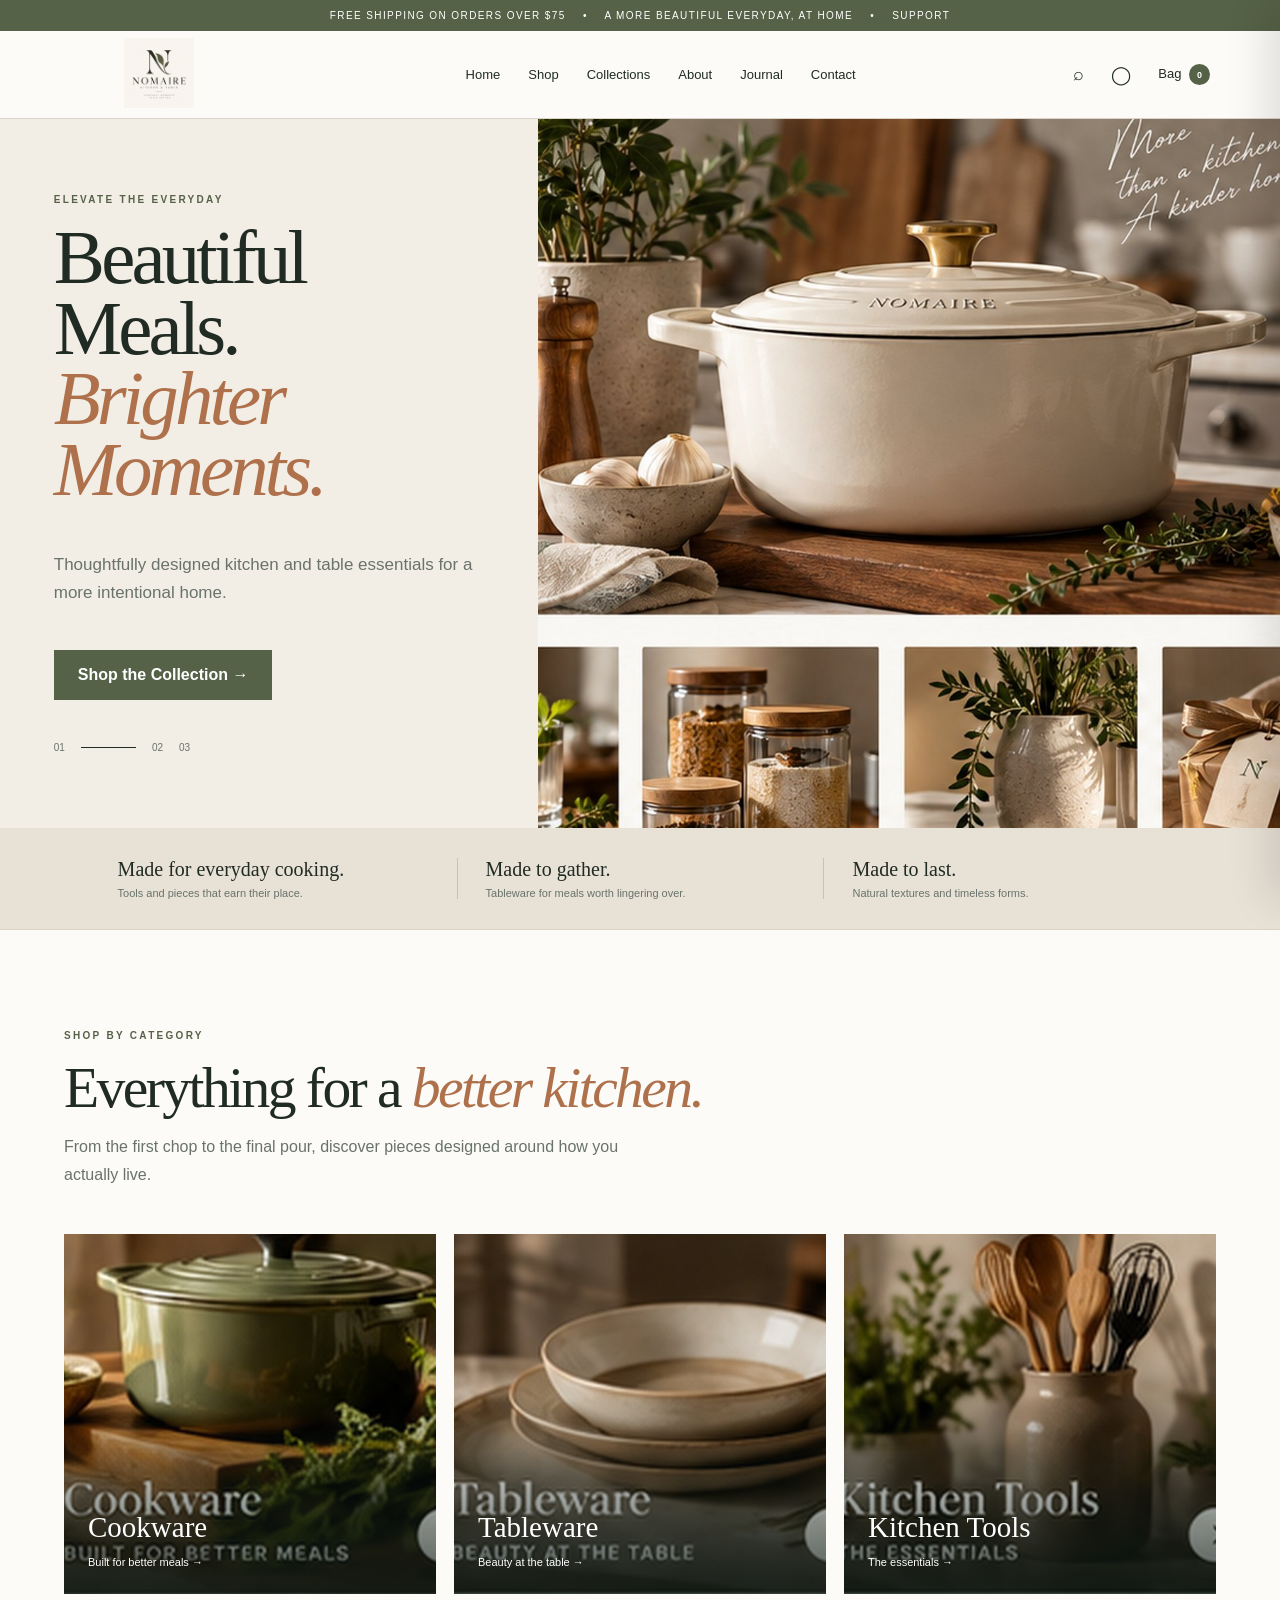
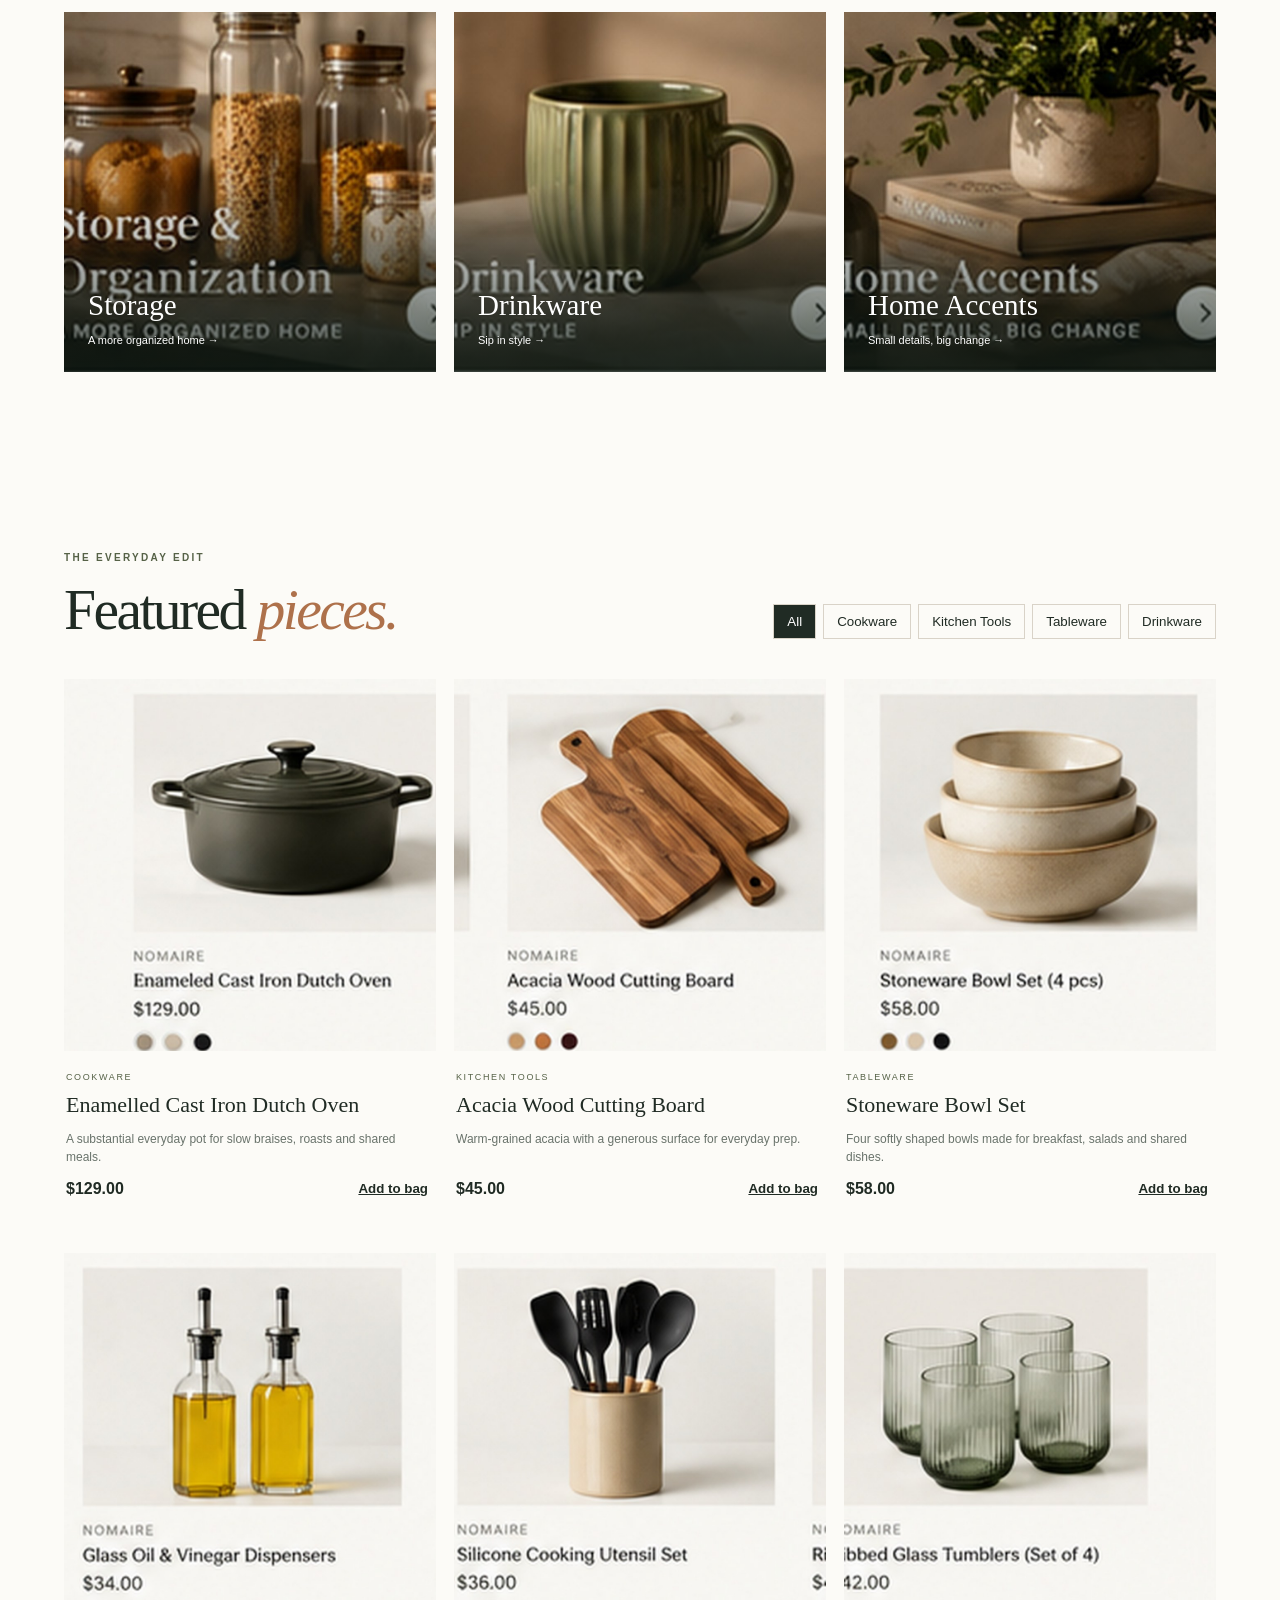
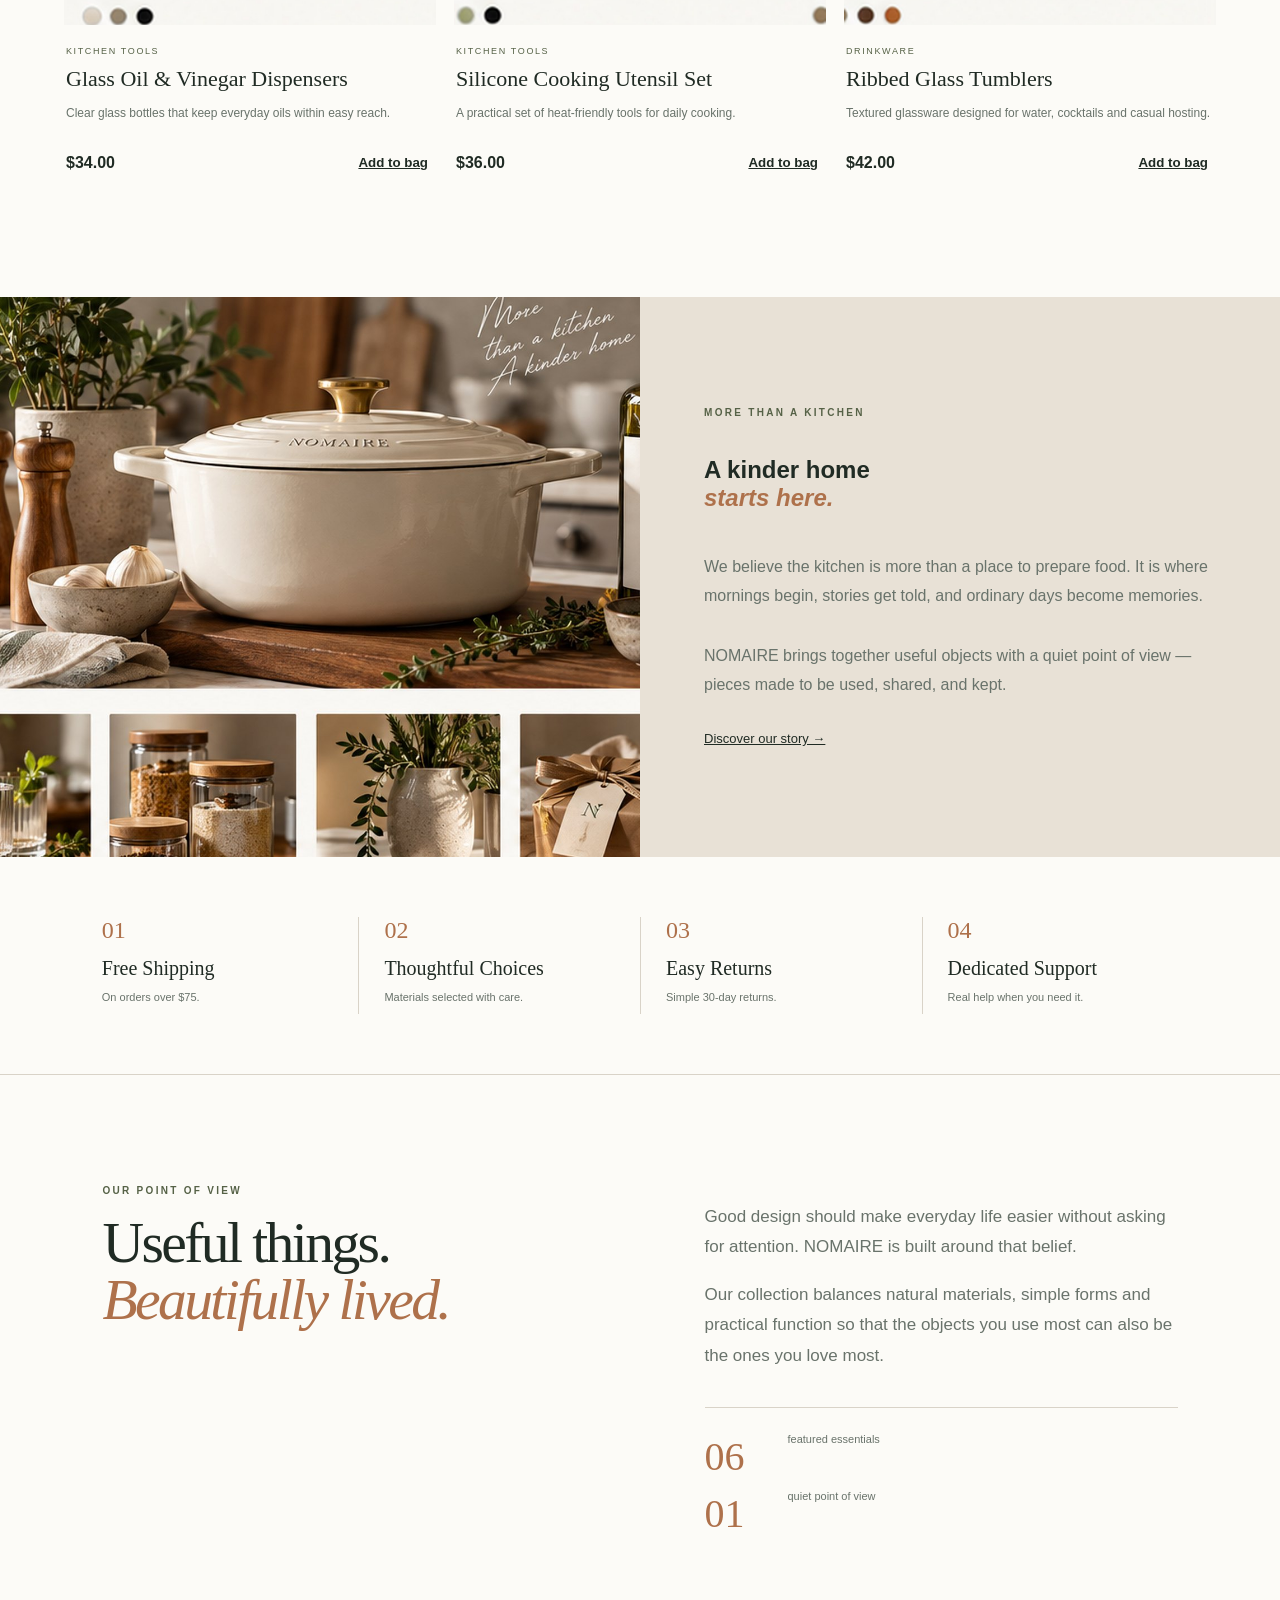
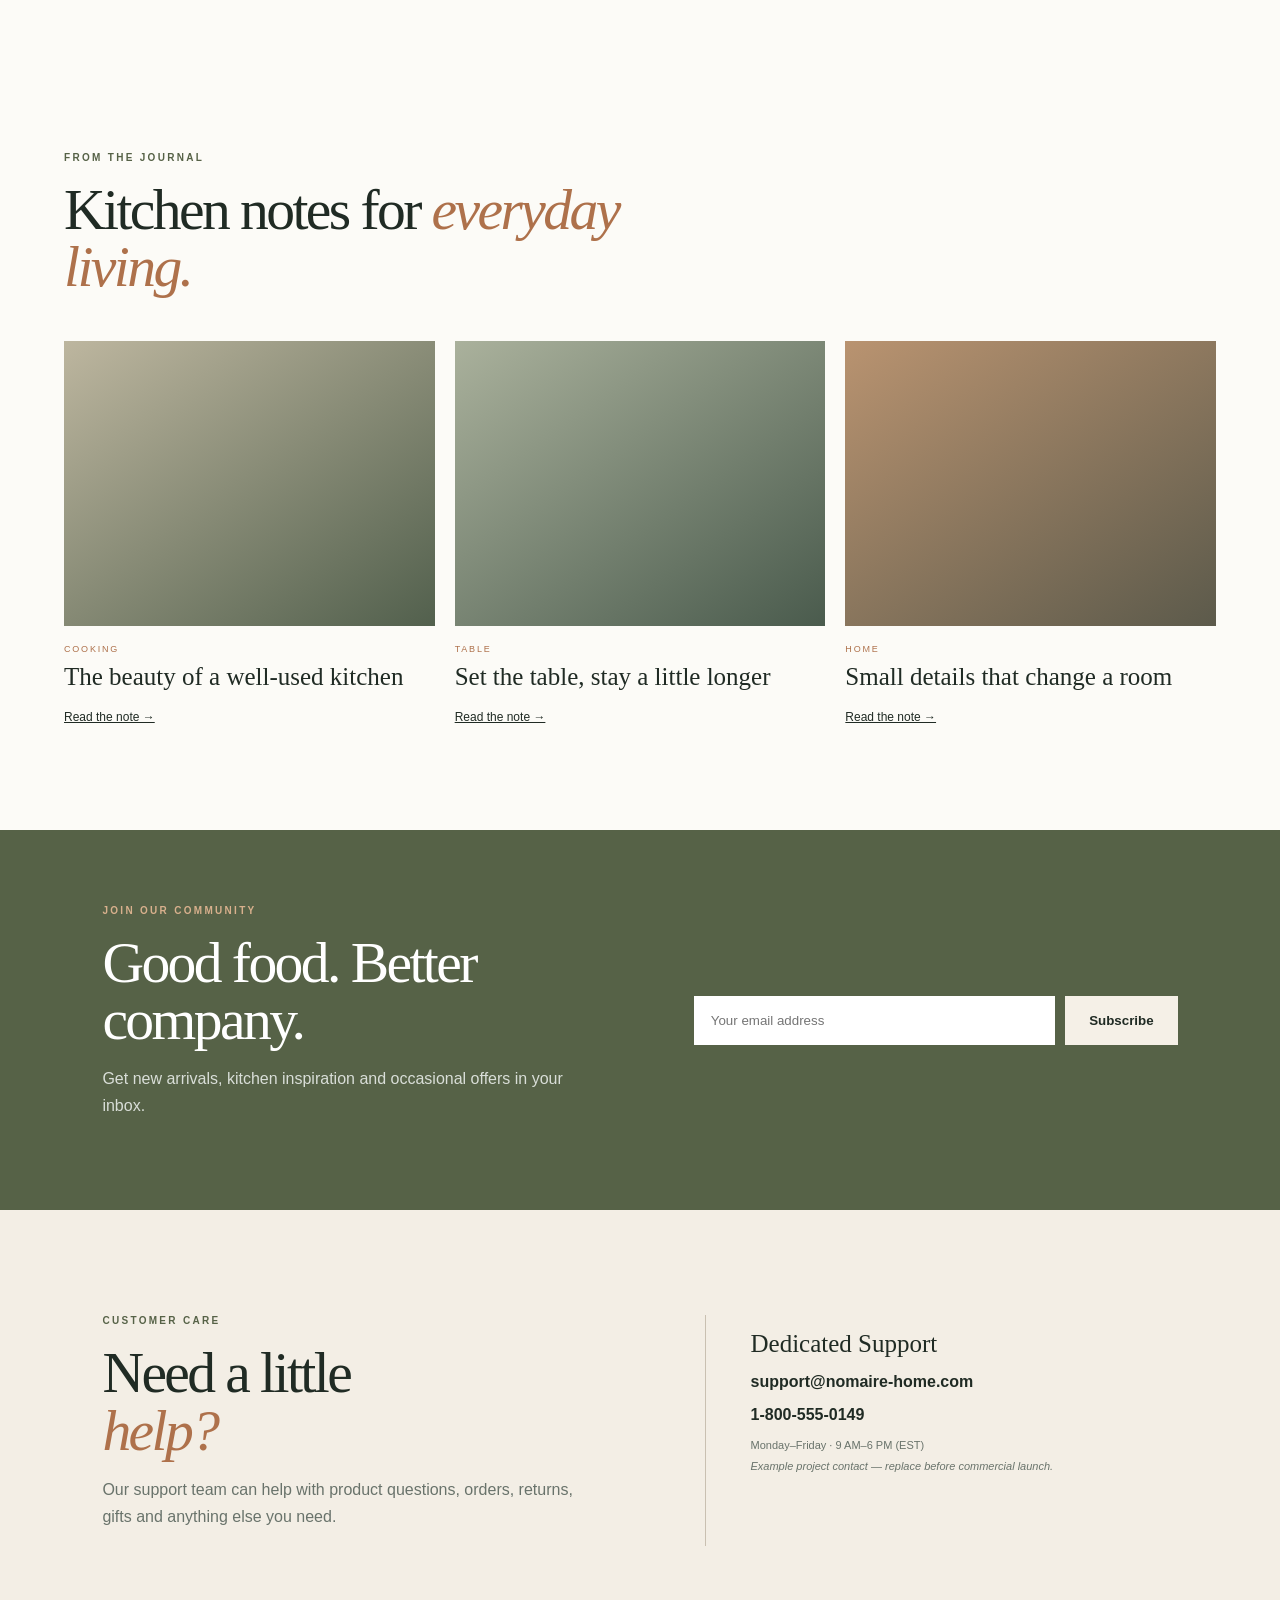
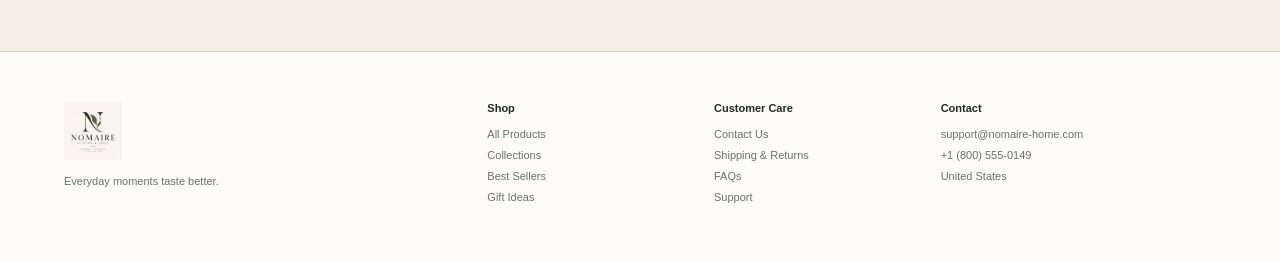
==== index.html @ 803058af "Add files via upload" ====
<!doctype html>
<html lang="en">
<head>
<meta charset="utf-8"><meta name="viewport" content="width=device-width,initial-scale=1">
<meta name="description" content="NOMAIRE Kitchen & Table — elevated kitchen and table essentials for beautiful everyday living.">
<title>NOMAIRE — Kitchen & Table</title>
<link rel="icon" href="assets/brand/logo.jpg"><link rel="stylesheet" href="styles.css">
</head>
<body>
<div class="topbar">FREE SHIPPING ON ORDERS OVER $75 <span>•</span> A MORE BEAUTIFUL EVERYDAY, AT HOME <span>•</span> <a href="#support">SUPPORT</a></div>
<header class="header">
<a href="#home" class="brand"><img src="assets/brand/logo.jpg" alt="NOMAIRE Kitchen & Table"></a>
<nav><a href="#home">Home</a><a href="#shop">Shop</a><a href="#collections">Collections</a><a href="#about">About</a><a href="#journal">Journal</a><a href="#support">Contact</a></nav>
<div class="header-actions"><button aria-label="Search">⌕</button><button aria-label="Account">◯</button><button id="bagOpen" class="cart">Bag <b id="bagCount">0</b></button></div>
</header>

<main id="home">
<section class="hero">
<div class="hero-copy"><p class="eyebrow">ELEVATE THE EVERYDAY</p><h1>Beautiful Meals.<br><em>Brighter Moments.</em></h1><p>Thoughtfully designed kitchen and table essentials for a more intentional home.</p><a class="button" href="#shop">Shop the Collection →</a><div class="hero-points"><span>01</span><i></i><span>02</span><span>03</span></div></div>
<div class="hero-image"><img src="assets/brand/hero.jpg" alt="NOMAIRE kitchen collection styled on a bright countertop"></div>
</section>

<section class="intro-strip"><div><strong>Made for everyday cooking.</strong><span>Tools and pieces that earn their place.</span></div><div><strong>Made to gather.</strong><span>Tableware for meals worth lingering over.</span></div><div><strong>Made to last.</strong><span>Natural textures and timeless forms.</span></div></section>

<section class="section" id="collections"><div class="section-title"><p class="eyebrow">SHOP BY CATEGORY</p><h2>Everything for a <em>better kitchen.</em></h2><p>From the first chop to the final pour, discover pieces designed around how you actually live.</p></div>
<div class="category-grid">
<a class="category" href="#shop"><img src="assets/collections/cookware.jpg" alt="Cookware"><div><h3>Cookware</h3><span>Built for better meals →</span></div></a>
<a class="category" href="#shop"><img src="assets/collections/tableware.jpg" alt="Tableware"><div><h3>Tableware</h3><span>Beauty at the table →</span></div></a>
<a class="category" href="#shop"><img src="assets/collections/kitchen-tools.jpg" alt="Kitchen Tools"><div><h3>Kitchen Tools</h3><span>The essentials →</span></div></a>
<a class="category" href="#shop"><img src="assets/collections/storage.jpg" alt="Storage"><div><h3>Storage</h3><span>A more organized home →</span></div></a>
<a class="category" href="#shop"><img src="assets/collections/drinkware.jpg" alt="Drinkware"><div><h3>Drinkware</h3><span>Sip in style →</span></div></a>
<a class="category" href="#shop"><img src="assets/collections/home-accents.jpg" alt="Home Accents"><div><h3>Home Accents</h3><span>Small details, big change →</span></div></a>
</div></section>

<section class="featured" id="shop"><div class="section-head"><div><p class="eyebrow">THE EVERYDAY EDIT</p><h2>Featured <em>pieces.</em></h2></div><div id="filters" class="filters"></div></div><div id="products" class="products"></div></section>

<section class="story-band"><div class="story-image"><img src="assets/brand/hero.jpg" alt="Warm kitchen interior"></div><div class="story-copy"><p class="eyebrow">MORE THAN A KITCHEN</p><h2>A kinder home<br><em>starts here.</em></h2><p>We believe the kitchen is more than a place to prepare food. It is where mornings begin, stories get told, and ordinary days become memories.</p><p>NOMAIRE brings together useful objects with a quiet point of view — pieces made to be used, shared, and kept.</p><a class="under" href="#about">Discover our story →</a></div></section>

<section class="benefits"><div><b>01</b><h3>Free Shipping</h3><p>On orders over $75.</p></div><div><b>02</b><h3>Thoughtful Choices</h3><p>Materials selected with care.</p></div><div><b>03</b><h3>Easy Returns</h3><p>Simple 30-day returns.</p></div><div><b>04</b><h3>Dedicated Support</h3><p>Real help when you need it.</p></div></section>

<section class="about" id="about"><div><p class="eyebrow">OUR POINT OF VIEW</p><h2>Useful things.<br><em>Beautifully lived.</em></h2></div><div><p>Good design should make everyday life easier without asking for attention. NOMAIRE is built around that belief.</p><p>Our collection balances natural materials, simple forms and practical function so that the objects you use most can also be the ones you love most.</p><div class="stats"><strong>06</strong><span>featured essentials</span><strong>01</strong><span>quiet point of view</span></div></div></section>

<section class="journal" id="journal"><div class="section-title"><p class="eyebrow">FROM THE JOURNAL</p><h2>Kitchen notes for <em>everyday living.</em></h2></div><div class="journal-grid"><article><div class="j j1"></div><p>COOKING</p><h3>The beauty of a well-used kitchen</h3><a href="#support">Read the note →</a></article><article><div class="j j2"></div><p>TABLE</p><h3>Set the table, stay a little longer</h3><a href="#support">Read the note →</a></article><article><div class="j j3"></div><p>HOME</p><h3>Small details that change a room</h3><a href="#support">Read the note →</a></article></div></section>

<section class="newsletter"><div><p class="eyebrow">JOIN OUR COMMUNITY</p><h2>Good food. Better company.</h2><p>Get new arrivals, kitchen inspiration and occasional offers in your inbox.</p></div><form onsubmit="event.preventDefault();alert('Thank you for joining NOMAIRE.');"><input type="email" placeholder="Your email address" required><button class="button">Subscribe</button></form></section>

<section class="support" id="support"><div><p class="eyebrow">CUSTOMER CARE</p><h2>Need a little<br><em>help?</em></h2><p>Our support team can help with product questions, orders, returns, gifts and anything else you need.</p></div><div class="support-card"><strong>Dedicated Support</strong><a href="mailto:support@nomaire-home.com">support@nomaire-home.com</a><a href="tel:+18005550149">1-800-555-0149</a><span>Monday–Friday · 9 AM–6 PM (EST)</span><small>Example project contact — replace before commercial launch.</small></div></section>
</main>

<footer><div><img src="assets/brand/logo.jpg" alt="NOMAIRE"><p>Everyday moments taste better.</p></div><div><strong>Shop</strong><a href="#shop">All Products</a><a href="#collections">Collections</a><a href="#shop">Best Sellers</a><a href="#shop">Gift Ideas</a></div><div><strong>Customer Care</strong><a href="#support">Contact Us</a><a href="#support">Shipping & Returns</a><a href="#support">FAQs</a><a href="#support">Support</a></div><div><strong>Contact</strong><a href="mailto:support@nomaire-home.com">support@nomaire-home.com</a><a href="tel:+18005550149">+1 (800) 555-0149</a><span>United States</span></div></footer>

<aside class="bag" id="bag"><div class="bag-head"><h2>Your bag</h2><button id="bagClose">×</button></div><div id="bagItems"></div><div class="bag-total"><span>Total</span><b id="bagTotal">$0.00</b></div><button class="button full" id="checkout">Checkout demo</button></aside><div class="shade" id="shade"></div>
<script src="products.json"></script><script src="app.js"></script>
</body></html>
---- styles.css ----
:root{--ink:#202b24;--olive:#566247;--cream:#f3eee5;--paper:#fcfbf7;--rust:#ae714b;--line:#d9d3c8;--muted:#69736b}*{box-sizing:border-box}html{scroll-behavior:smooth}body{margin:0;background:var(--paper);color:var(--ink);font-family:Arial,Helvetica,sans-serif}.topbar{background:var(--olive);color:#fff;text-align:center;padding:10px;font-size:10px;letter-spacing:.14em}.topbar span{margin:0 13px}.topbar a{color:#fff;text-decoration:none}.header{height:88px;padding:0 5%;display:flex;align-items:center;justify-content:space-between;border-bottom:1px solid var(--line);background:rgba(252,251,247,.97);position:sticky;top:0;z-index:20;backdrop-filter:blur(10px)}.brand img{width:190px;height:70px;object-fit:contain}.header nav{display:flex;gap:28px}.header nav a{color:var(--ink);text-decoration:none;font-size:13px}.header-actions{display:flex;gap:15px;align-items:center}.header-actions button{border:0;background:none;color:var(--ink);cursor:pointer;font-size:18px}.header-actions .cart{font-size:13px}.cart b{display:inline-grid;place-items:center;background:var(--olive);color:white;width:21px;height:21px;border-radius:50%;font-size:9px;margin-left:4px}.hero{min-height:650px;display:grid;grid-template-columns:42% 58%;background:var(--cream)}.hero-copy{padding:75px 10%;display:flex;flex-direction:column;justify-content:center}.eyebrow{font-size:10px;letter-spacing:.23em;color:var(--olive);font-weight:bold;margin:0 0 18px}.hero h1{font:clamp(55px,6vw,87px)/.92 Georgia,serif;letter-spacing:-.05em;margin:0 0 28px}.hero h1 em,h2 em{color:var(--rust);font-style:italic}.hero-copy>p:not(.eyebrow){font-size:17px;line-height:1.7;color:var(--muted);max-width:520px}.button{display:inline-block;background:var(--olive);color:#fff;text-decoration:none;border:0;padding:16px 24px;font-weight:bold;cursor:pointer;width:max-content;margin-top:25px}.hero-points{display:flex;gap:16px;align-items:center;margin-top:42px;font-size:10px;color:var(--muted)}.hero-points i{display:block;width:55px;height:1px;background:var(--ink)}.hero-image{overflow:hidden;min-height:650px}.hero-image img{width:100%;height:100%;object-fit:cover;display:block}.intro-strip{display:grid;grid-template-columns:repeat(3,1fr);background:#e8e1d6;padding:30px 7%;border-bottom:1px solid var(--line)}.intro-strip div{padding:0 28px;border-left:1px solid #c9c1b4}.intro-strip div:first-child{border-left:0}.intro-strip strong{display:block;font:20px Georgia,serif}.intro-strip span{display:block;font-size:11px;color:var(--muted);margin-top:6px}.section{padding:100px 5% 110px}.section-title{max-width:650px;margin-bottom:45px}.section-title h2,.featured h2,.about h2,.journal h2,.newsletter h2,.support h2{font:clamp(40px,4.5vw,64px)/1 Georgia,serif;letter-spacing:-.045em;margin:0}.section-title>p:last-child{font-size:16px;line-height:1.75;color:var(--muted);max-width:590px}.category-grid{display:grid;grid-template-columns:repeat(3,1fr);gap:18px}.category{position:relative;height:360px;overflow:hidden;color:white;text-decoration:none;background:#ddd}.category img{width:100%;height:100%;object-fit:cover;display:block;transition:transform .5s}.category:hover img{transform:scale(1.04)}.category:after{content:"";position:absolute;inset:0;background:linear-gradient(0deg,rgba(15,27,21,.75),transparent 55%)}.category div{position:absolute;z-index:2;left:24px;bottom:24px}.category h3{font:29px Georgia,serif;margin:0 0 8px}.category span{font-size:11px}.featured{padding:70px 5% 110px}.section-head{display:flex;justify-content:space-between;align-items:end;margin-bottom:40px}.filters{display:flex;gap:7px;flex-wrap:wrap;justify-content:flex-end}.filter{background:transparent;border:1px solid var(--line);padding:9px 13px;cursor:pointer;color:var(--ink)}.filter.active{background:var(--ink);color:white}.products{display:grid;grid-template-columns:repeat(3,1fr);gap:40px 18px}.product-img{aspect-ratio:1;background:var(--cream);overflow:hidden}.product-img img{width:100%;height:100%;object-fit:cover;display:block}.product-info{padding:15px 2px}.product-info .cat{font-size:9px;letter-spacing:.18em;text-transform:uppercase;color:var(--olive)}.product-info h3{font:22px Georgia,serif;margin:8px 0}.product-info p{font-size:12px;line-height:1.55;color:var(--muted);min-height:38px}.price-row{display:flex;justify-content:space-between;align-items:center}.add{background:none;border:0;text-decoration:underline;cursor:pointer;color:var(--ink);font-weight:bold}.story-band{display:grid;grid-template-columns:1fr 1fr;background:#e8e1d6}.story-image{min-height:560px;overflow:hidden}.story-image img{width:100%;height:100%;object-fit:cover}.story-copy{padding:80px 10%;display:flex;flex-direction:column;justify-content:center}.story-copy h2{margin-bottom:25px}.story-copy p:not(.eyebrow){color:var(--muted);line-height:1.8;max-width:540px}.under{color:var(--ink);font-size:13px;margin-top:15px}.benefits{display:grid;grid-template-columns:repeat(4,1fr);padding:60px 6%;border-bottom:1px solid var(--line)}.benefits div{padding:0 25px;border-left:1px solid var(--line)}.benefits div:first-child{border-left:0}.benefits b{color:var(--rust);font:24px Georgia,serif}.benefits h3{font:20px Georgia,serif;margin:13px 0 6px}.benefits p{font-size:11px;color:var(--muted)}.about{padding:110px 8%;display:grid;grid-template-columns:1fr 1fr;gap:12%;background:var(--paper)}.about>div:last-child>p{font-size:17px;line-height:1.8;color:var(--muted)}.stats{display:grid;grid-template-columns:65px 1fr;gap:10px 18px;margin-top:35px;border-top:1px solid var(--line);padding-top:25px}.stats strong{font:40px Georgia,serif;color:var(--rust)}.stats span{font-size:11px;color:var(--muted)}.journal{padding:105px 5%}.journal-grid{display:grid;grid-template-columns:repeat(3,1fr);gap:20px}.j{aspect-ratio:1.3;margin-bottom:18px}.j1{background:linear-gradient(145deg,#bdb69f,#52604d)}.j2{background:linear-gradient(145deg,#aab19c,#4a5b4d)}.j3{background:linear-gradient(145deg,#b99370,#5c5a4b)}.journal article>p{font-size:9px;letter-spacing:.2em;color:var(--rust)}.journal h3{font:25px Georgia,serif;margin:8px 0 16px}.journal a{color:var(--ink);font-size:12px}.newsletter{background:var(--olive);color:#fff;padding:75px 8%;display:grid;grid-template-columns:1fr 1fr;gap:10%;align-items:center}.newsletter .eyebrow{color:#d8b08d}.newsletter h2{margin-bottom:15px}.newsletter p:not(.eyebrow){color:#d9ded8;line-height:1.7}.newsletter form{display:flex;gap:10px}.newsletter input{flex:1;padding:16px;border:1px solid rgba(255,255,255,.4);background:#fff;color:var(--ink);min-width:0}.newsletter .button{margin:0;background:#f5f0e7;color:var(--ink)}.support{padding:105px 8%;display:grid;grid-template-columns:1fr 1fr;gap:12%;background:var(--cream)}.support>div:first-child>p:last-child{color:var(--muted);line-height:1.7;max-width:520px}.support-card{border-left:1px solid #c9c0b1;padding:15px 0 15px 45px}.support-card strong{font:25px Georgia,serif}.support-card a{display:block;color:var(--ink);text-decoration:none;font-weight:bold;margin:15px 0}.support-card span,.support-card small{display:block;color:var(--muted);font-size:11px;margin-top:9px}.support-card small{font-style:italic}footer{padding:50px 5%;display:grid;grid-template-columns:2fr 1fr 1fr 1.4fr;gap:30px;border-top:1px solid var(--line);font-size:11px;color:var(--muted)}footer img{width:160px;height:58px;object-fit:contain;object-position:left center}footer p{max-width:220px;line-height:1.6}footer strong{color:var(--ink);display:block;margin-bottom:14px}footer a,footer span{display:block;color:var(--muted);text-decoration:none;margin-bottom:9px}.bag{position:fixed;z-index:40;right:-430px;top:0;width:min(430px,100%);height:100vh;background:var(--paper);padding:28px;transition:.3s;box-shadow:-12px 0 40px rgba(0,0,0,.12);overflow:auto}.bag.open{right:0}.shade{position:fixed;z-index:30;inset:0;background:rgba(0,0,0,.25);display:none}.shade.show{display:block}.bag-head{display:flex;justify-content:space-between;border-bottom:1px solid var(--line);padding-bottom:18px}.bag-head h2{font:32px Georgia,serif;margin:0}.bag-head button{border:0;background:none;font-size:28px;cursor:pointer}.bag-item{display:grid;grid-template-columns:70px 1fr auto;gap:12px;padding:16px 0;border-bottom:1px solid var(--line);align-items:center}.bag-item img{width:70px;height:70px;object-fit:cover}.bag-item strong{font:15px Georgia,serif}.bag-item small{display:block;color:var(--muted);margin-top:5px}.bag-item button{border:0;background:none;color:var(--rust);cursor:pointer}.bag-total{display:flex;justify-content:space-between;padding:25px 0;font-size:18px}.full{width:100%}@media(max-width:950px){.header nav{gap:14px}.hero{grid-template-columns:1fr}.hero-image{order:-1;min-height:450px}.hero-copy{padding:55px 8%}.intro-strip{grid-template-columns:1fr;gap:20px}.intro-strip div{border-left:0;border-top:1px solid #c9c1b4;padding:18px 0}.intro-strip div:first-child{border-top:0}.category-grid{grid-template-columns:1fr 1fr}.products{grid-template-columns:repeat(2,1fr)}.story-band,.about,.support,.newsletter{grid-template-columns:1fr}.story-copy{padding:70px 8%}.benefits{grid-template-columns:1fr 1fr;gap:25px}.benefits div:nth-child(3){border-left:0}.journal-grid{grid-template-columns:1fr 1fr}footer{grid-template-columns:1fr 1fr}}@media(max-width:620px){.topbar{font-size:8px}.header{height:70px}.header nav{display:none}.brand img{width:140px}.hero-image{min-height:330px}.hero h1{font-size:52px}.hero-copy{padding:45px 7%}.section,.featured,.journal{padding-left:7%;padding-right:7%}.category-grid,.products,.journal-grid{grid-template-columns:1fr}.category{height:300px}.section-head{display:block}.filters{justify-content:flex-start;margin-top:25px}.benefits{grid-template-columns:1fr;padding:50px 7%}.benefits div,.benefits div:nth-child(3){border-left:0;border-top:1px solid var(--line);padding:22px 0}.benefits div:first-child{border-top:0}.newsletter,.about,.support{padding-left:7%;padding-right:7%}.newsletter form{flex-direction:column}.newsletter .button{width:100%}footer{grid-template-columns:1fr;padding:40px 7%}}
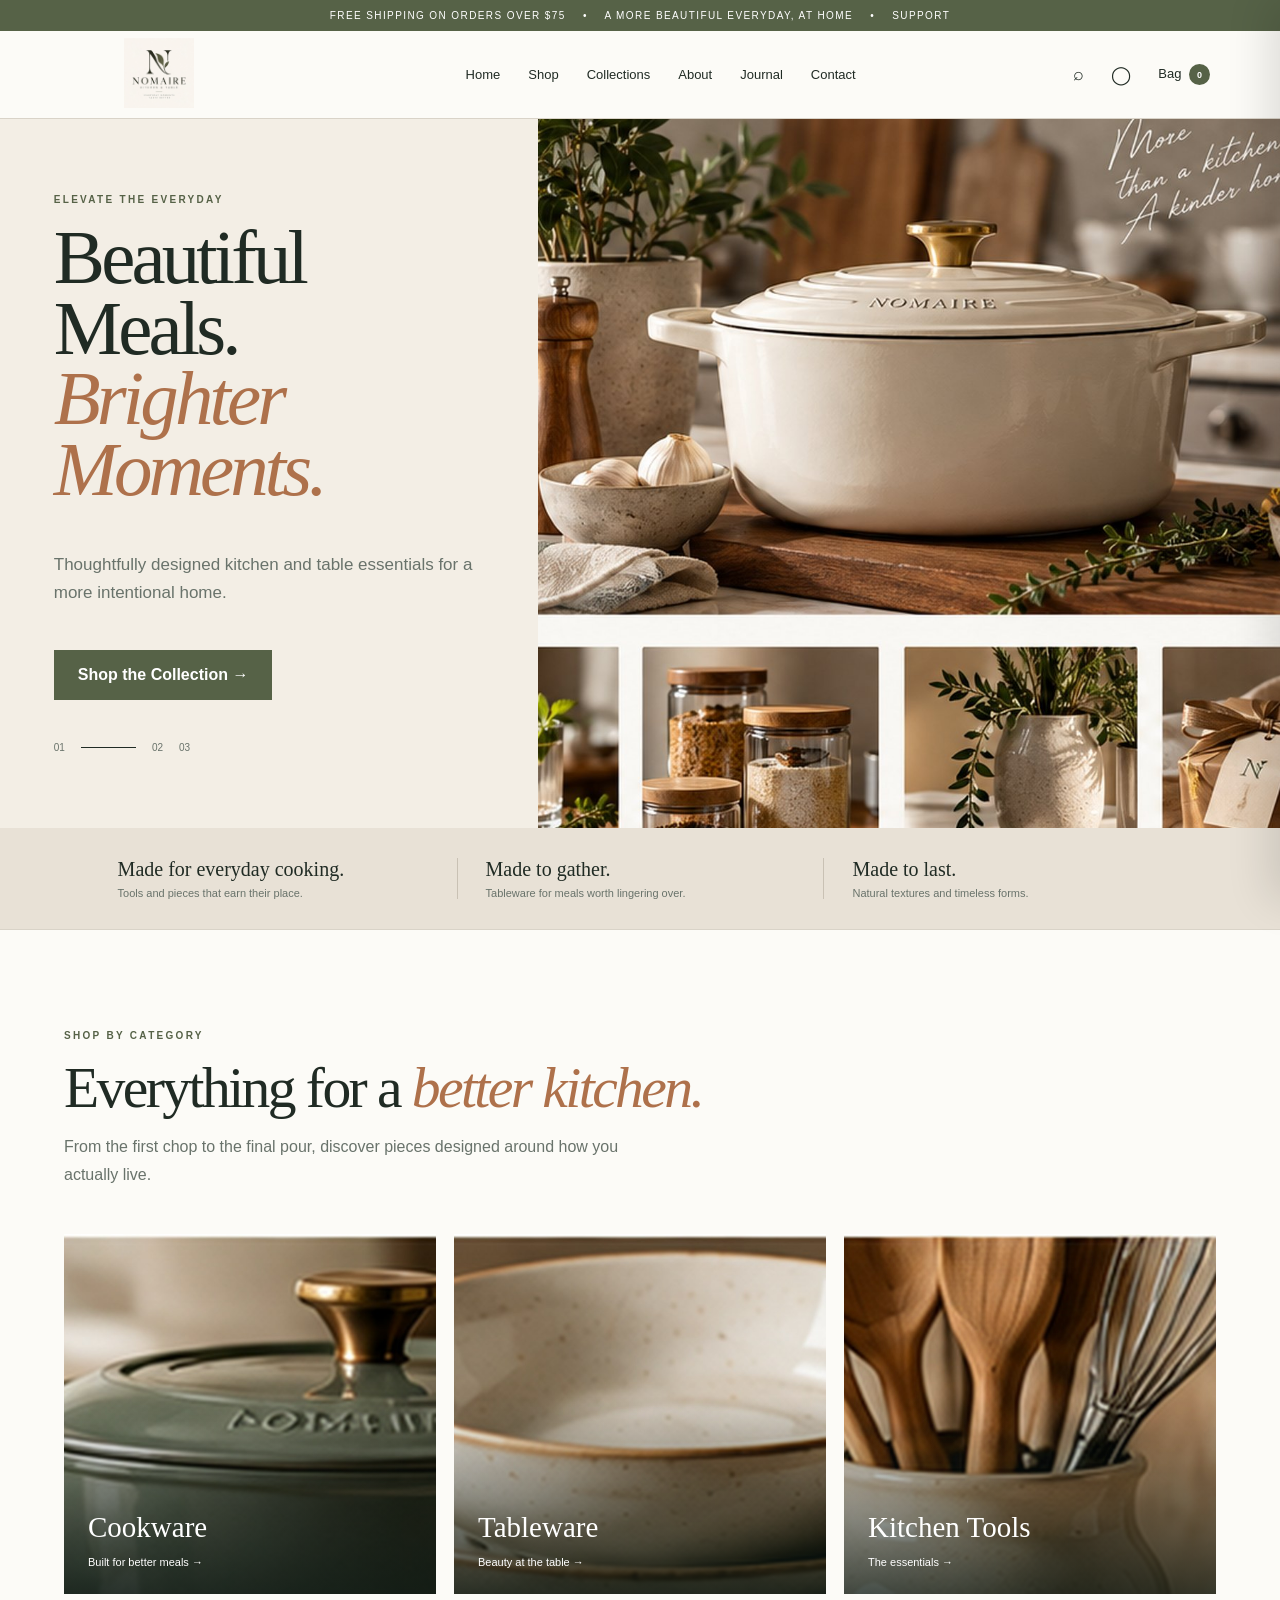
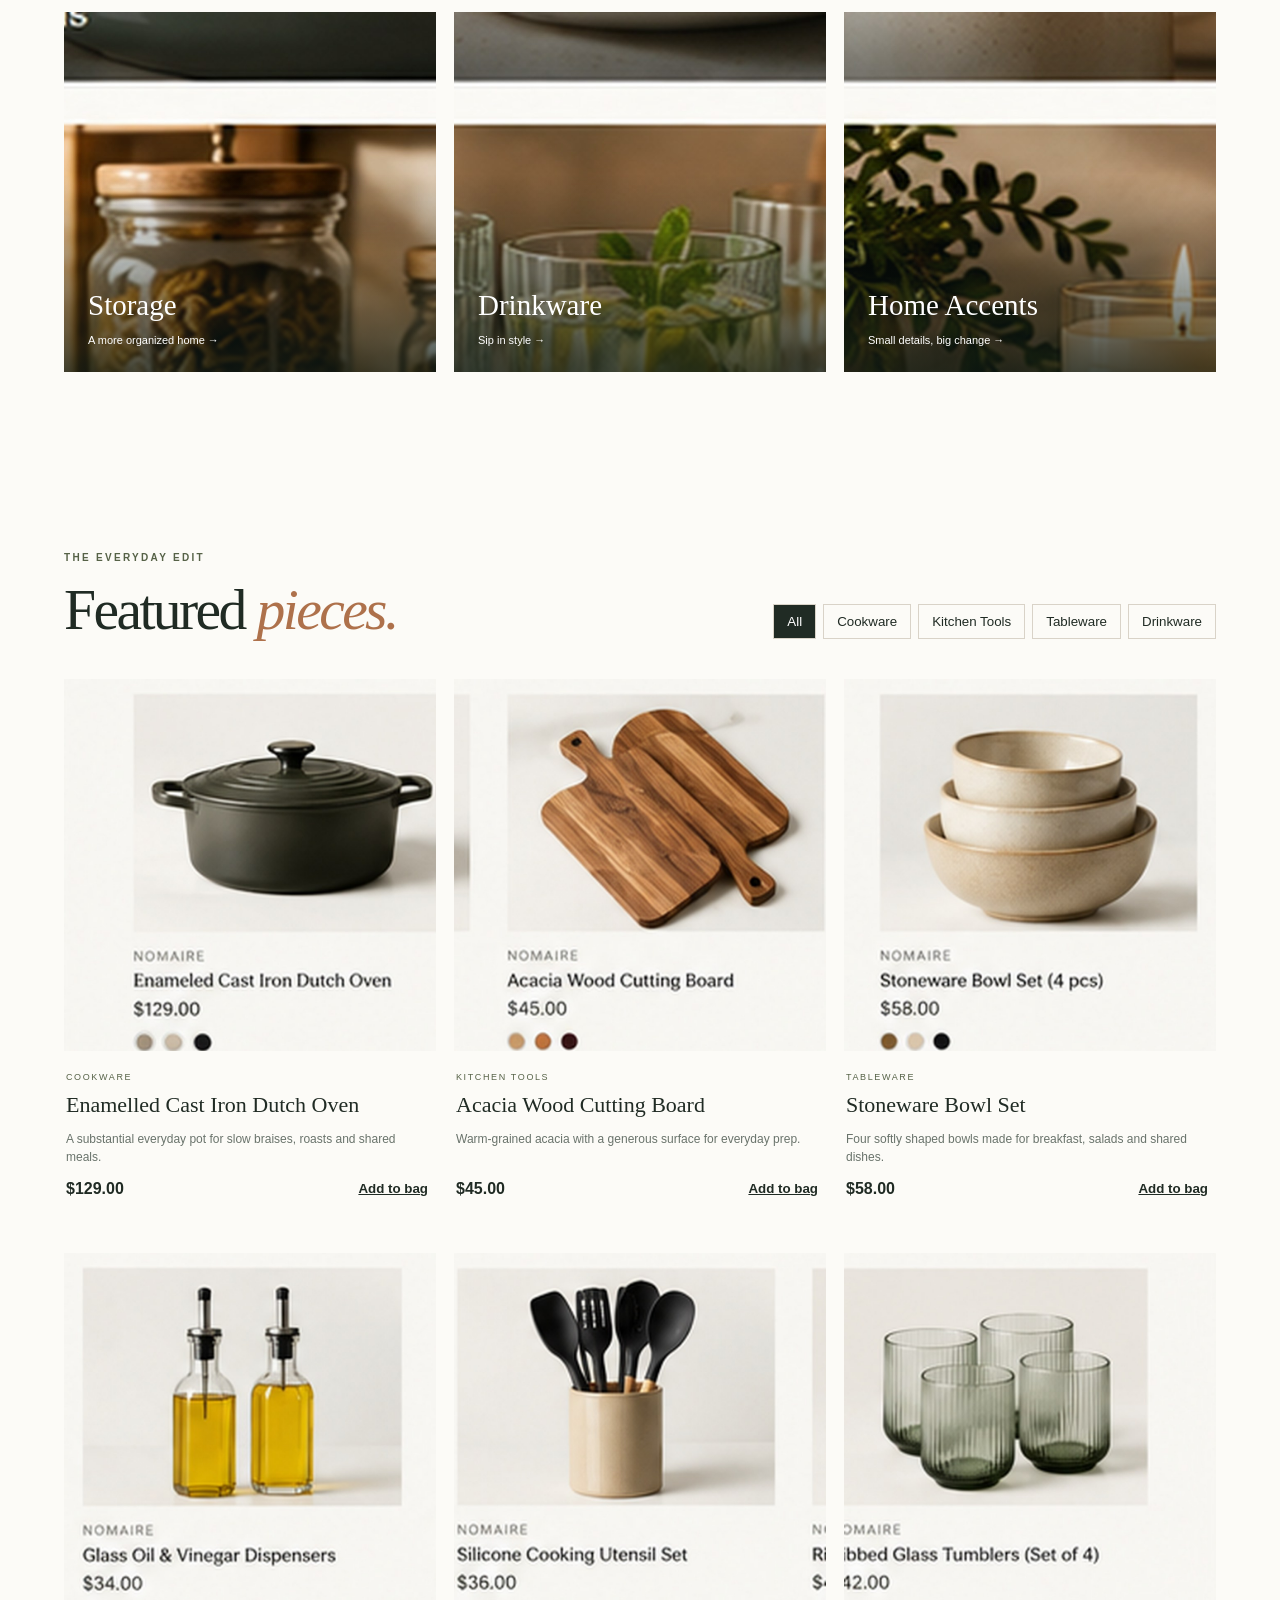
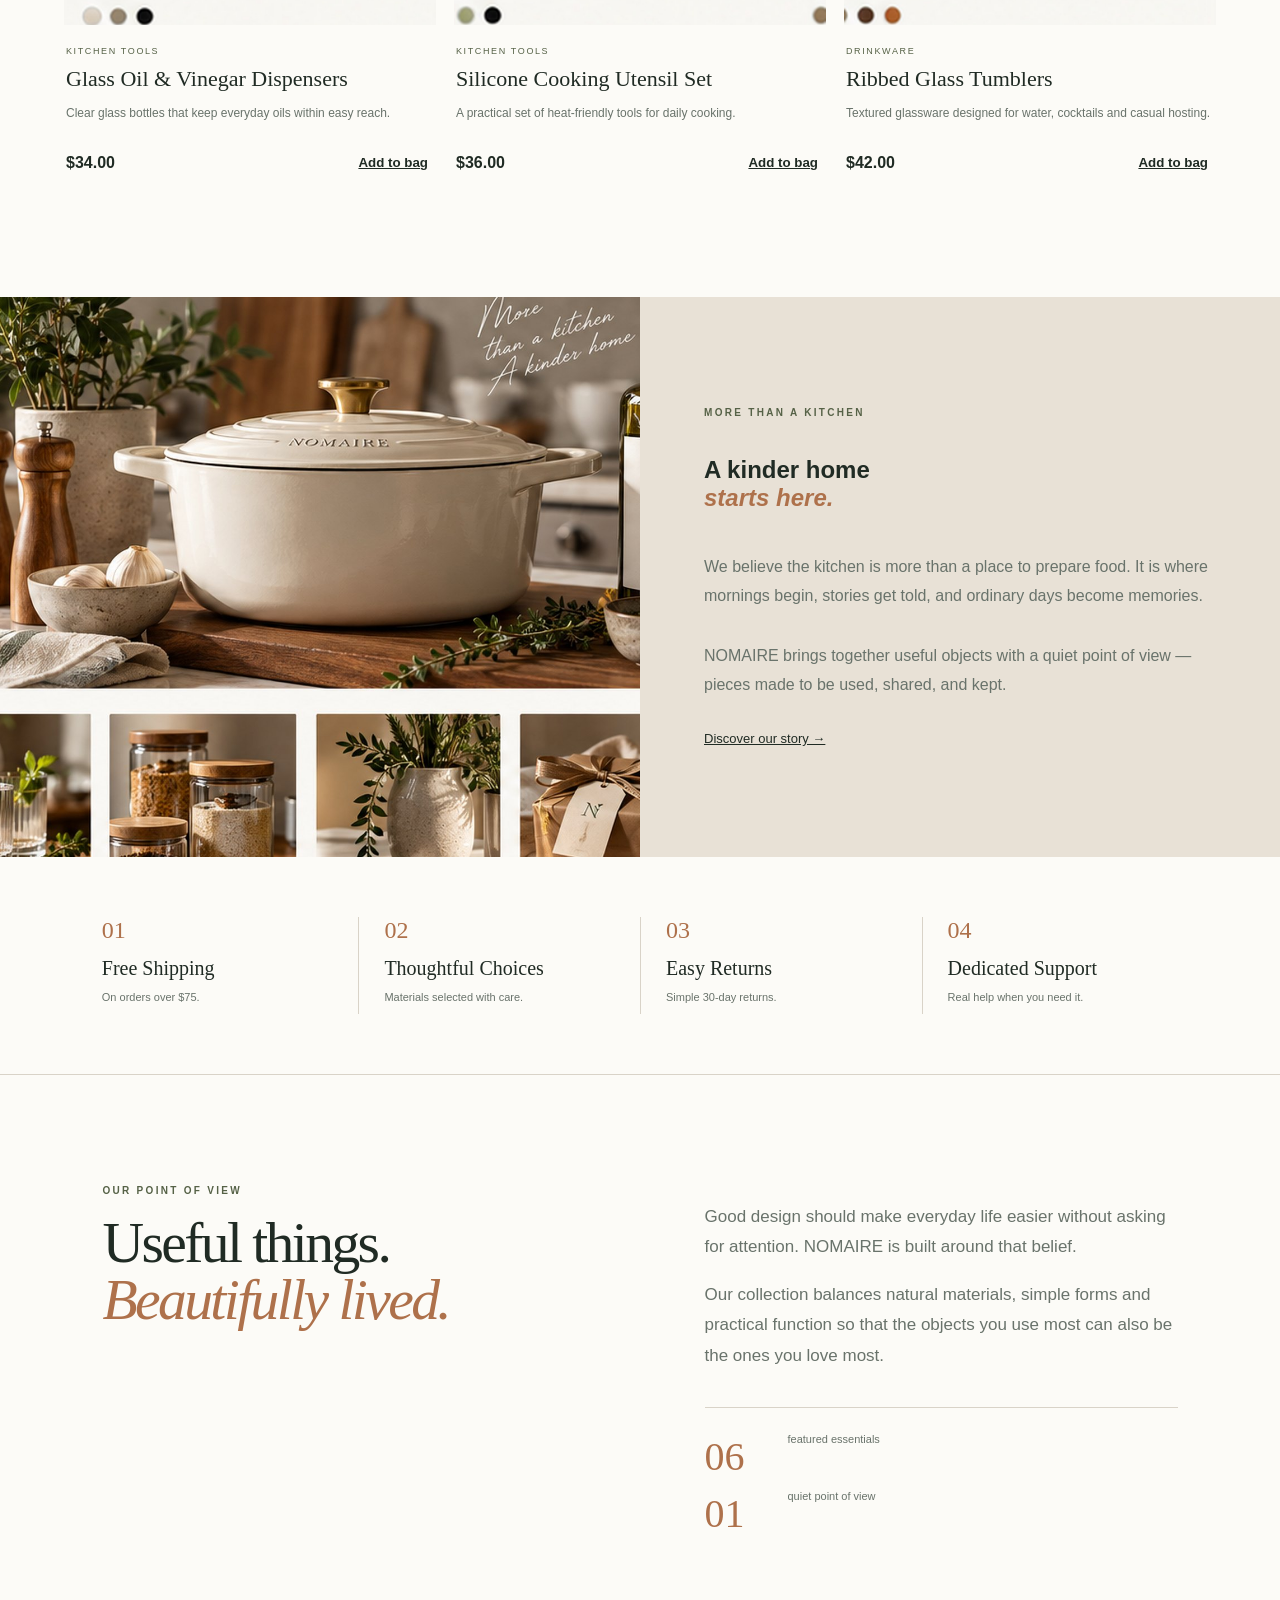
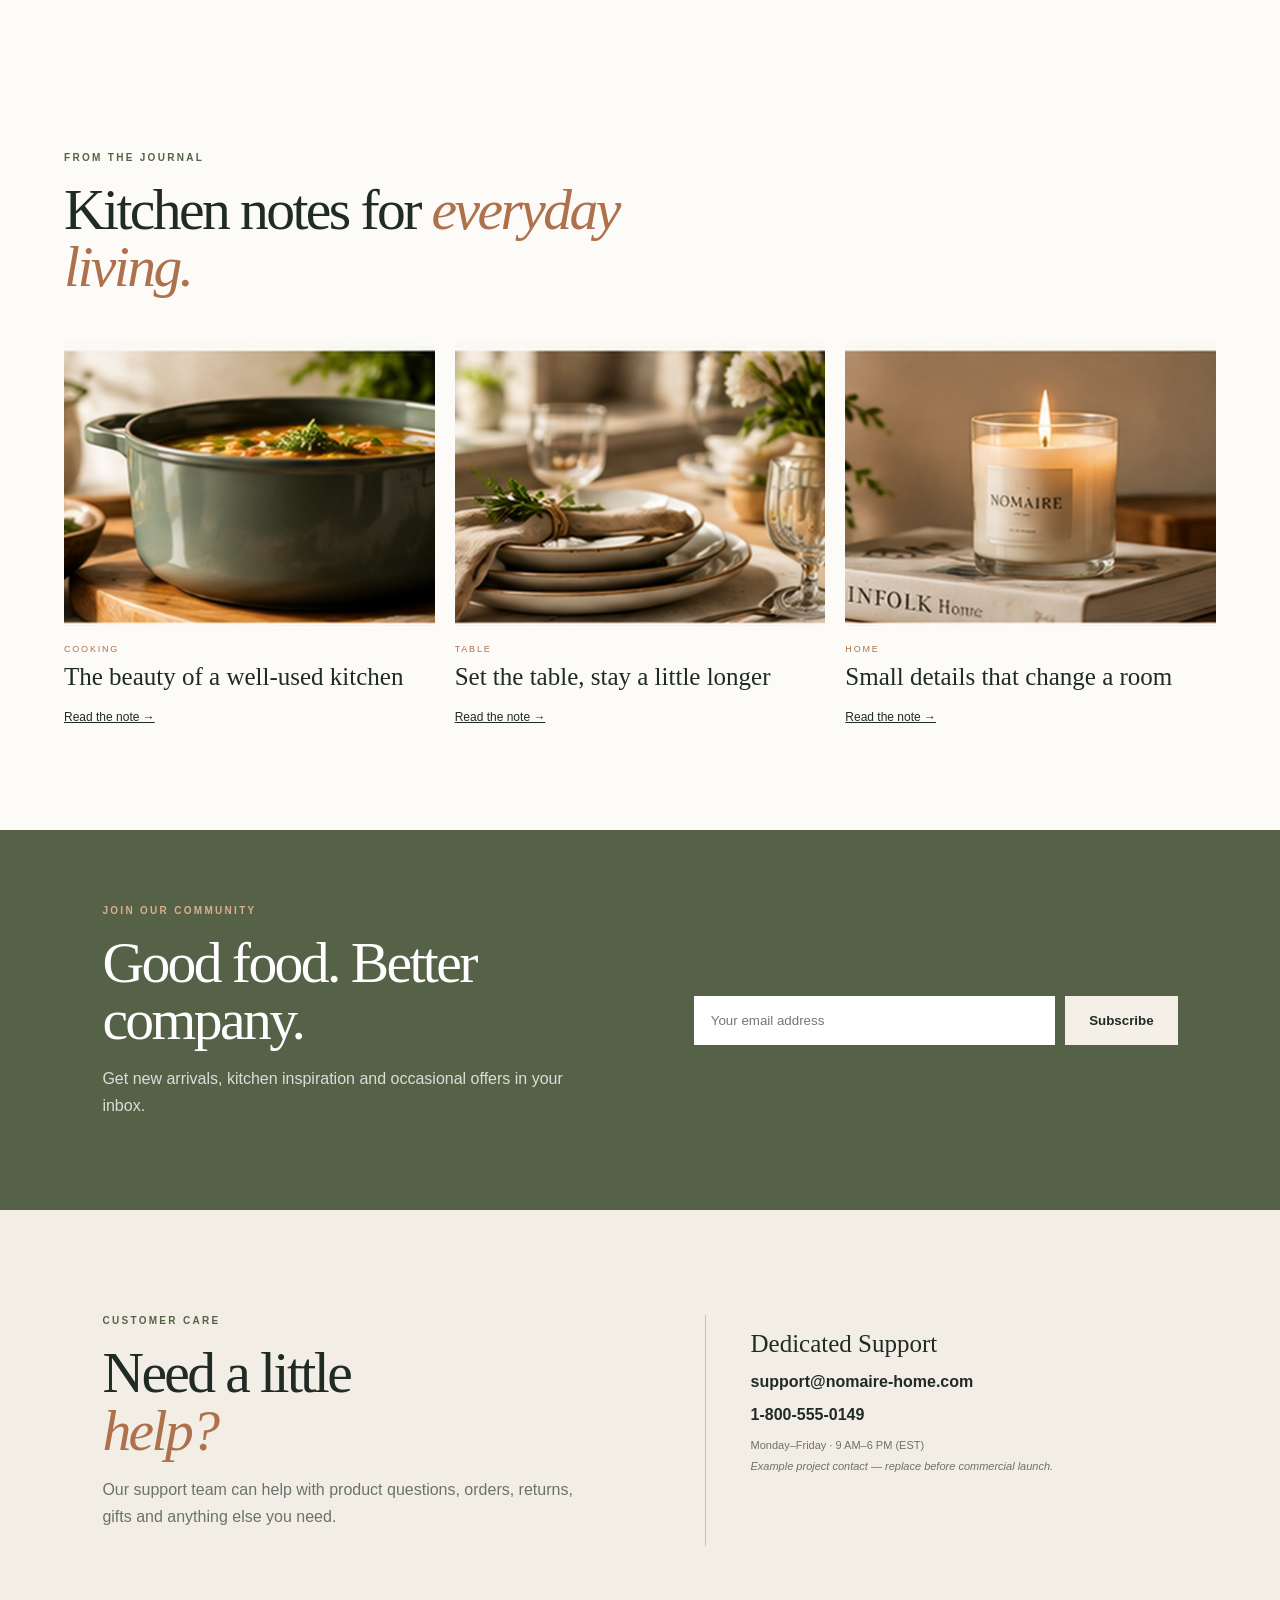
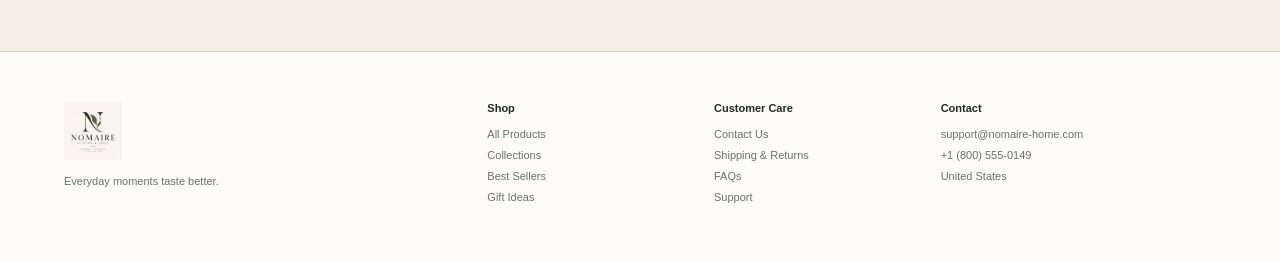
==== commit efe8cec9: "Add files via upload" ====
--- a/index.html
+++ b/index.html
@@ -40,7 +40,7 @@
 
 <section class="about" id="about"><div><p class="eyebrow">OUR POINT OF VIEW</p><h2>Useful things.<br><em>Beautifully lived.</em></h2></div><div><p>Good design should make everyday life easier without asking for attention. NOMAIRE is built around that belief.</p><p>Our collection balances natural materials, simple forms and practical function so that the objects you use most can also be the ones you love most.</p><div class="stats"><strong>06</strong><span>featured essentials</span><strong>01</strong><span>quiet point of view</span></div></div></section>
 
-<section class="journal" id="journal"><div class="section-title"><p class="eyebrow">FROM THE JOURNAL</p><h2>Kitchen notes for <em>everyday living.</em></h2></div><div class="journal-grid"><article><div class="j j1"></div><p>COOKING</p><h3>The beauty of a well-used kitchen</h3><a href="#support">Read the note →</a></article><article><div class="j j2"></div><p>TABLE</p><h3>Set the table, stay a little longer</h3><a href="#support">Read the note →</a></article><article><div class="j j3"></div><p>HOME</p><h3>Small details that change a room</h3><a href="#support">Read the note →</a></article></div></section>
+<section class="journal" id="journal"><div class="section-title"><p class="eyebrow">FROM THE JOURNAL</p><h2>Kitchen notes for <em>everyday living.</em></h2></div><div class="journal-grid"><article><div class="j j1"><img src="assets/products/journal-cooking.jpg" alt="A warm kitchen and a well-used pot"></div><p>COOKING</p><h3>The beauty of a well-used kitchen</h3><a href="#support">Read the note →</a></article><article><div class="j j2"><img src="assets/products/journal-table.jpg" alt="A beautifully set dining table"></div><p>TABLE</p><h3>Set the table, stay a little longer</h3><a href="#support">Read the note →</a></article><article><div class="j j3"><img src="assets/products/journal-home.jpg" alt="A calm home accent and candle"></div><p>HOME</p><h3>Small details that change a room</h3><a href="#support">Read the note →</a></article></div></section>
 
 <section class="newsletter"><div><p class="eyebrow">JOIN OUR COMMUNITY</p><h2>Good food. Better company.</h2><p>Get new arrivals, kitchen inspiration and occasional offers in your inbox.</p></div><form onsubmit="event.preventDefault();alert('Thank you for joining NOMAIRE.');"><input type="email" placeholder="Your email address" required><button class="button">Subscribe</button></form></section>
 
--- a/styles.css
+++ b/styles.css
@@ -1 +1 @@
-:root{--ink:#202b24;--olive:#566247;--cream:#f3eee5;--paper:#fcfbf7;--rust:#ae714b;--line:#d9d3c8;--muted:#69736b}*{box-sizing:border-box}html{scroll-behavior:smooth}body{margin:0;background:var(--paper);color:var(--ink);font-family:Arial,Helvetica,sans-serif}.topbar{background:var(--olive);color:#fff;text-align:center;padding:10px;font-size:10px;letter-spacing:.14em}.topbar span{margin:0 13px}.topbar a{color:#fff;text-decoration:none}.header{height:88px;padding:0 5%;display:flex;align-items:center;justify-content:space-between;border-bottom:1px solid var(--line);background:rgba(252,251,247,.97);position:sticky;top:0;z-index:20;backdrop-filter:blur(10px)}.brand img{width:190px;height:70px;object-fit:contain}.header nav{display:flex;gap:28px}.header nav a{color:var(--ink);text-decoration:none;font-size:13px}.header-actions{display:flex;gap:15px;align-items:center}.header-actions button{border:0;background:none;color:var(--ink);cursor:pointer;font-size:18px}.header-actions .cart{font-size:13px}.cart b{display:inline-grid;place-items:center;background:var(--olive);color:white;width:21px;height:21px;border-radius:50%;font-size:9px;margin-left:4px}.hero{min-height:650px;display:grid;grid-template-columns:42% 58%;background:var(--cream)}.hero-copy{padding:75px 10%;display:flex;flex-direction:column;justify-content:center}.eyebrow{font-size:10px;letter-spacing:.23em;color:var(--olive);font-weight:bold;margin:0 0 18px}.hero h1{font:clamp(55px,6vw,87px)/.92 Georgia,serif;letter-spacing:-.05em;margin:0 0 28px}.hero h1 em,h2 em{color:var(--rust);font-style:italic}.hero-copy>p:not(.eyebrow){font-size:17px;line-height:1.7;color:var(--muted);max-width:520px}.button{display:inline-block;background:var(--olive);color:#fff;text-decoration:none;border:0;padding:16px 24px;font-weight:bold;cursor:pointer;width:max-content;margin-top:25px}.hero-points{display:flex;gap:16px;align-items:center;margin-top:42px;font-size:10px;color:var(--muted)}.hero-points i{display:block;width:55px;height:1px;background:var(--ink)}.hero-image{overflow:hidden;min-height:650px}.hero-image img{width:100%;height:100%;object-fit:cover;display:block}.intro-strip{display:grid;grid-template-columns:repeat(3,1fr);background:#e8e1d6;padding:30px 7%;border-bottom:1px solid var(--line)}.intro-strip div{padding:0 28px;border-left:1px solid #c9c1b4}.intro-strip div:first-child{border-left:0}.intro-strip strong{display:block;font:20px Georgia,serif}.intro-strip span{display:block;font-size:11px;color:var(--muted);margin-top:6px}.section{padding:100px 5% 110px}.section-title{max-width:650px;margin-bottom:45px}.section-title h2,.featured h2,.about h2,.journal h2,.newsletter h2,.support h2{font:clamp(40px,4.5vw,64px)/1 Georgia,serif;letter-spacing:-.045em;margin:0}.section-title>p:last-child{font-size:16px;line-height:1.75;color:var(--muted);max-width:590px}.category-grid{display:grid;grid-template-columns:repeat(3,1fr);gap:18px}.category{position:relative;height:360px;overflow:hidden;color:white;text-decoration:none;background:#ddd}.category img{width:100%;height:100%;object-fit:cover;display:block;transition:transform .5s}.category:hover img{transform:scale(1.04)}.category:after{content:"";position:absolute;inset:0;background:linear-gradient(0deg,rgba(15,27,21,.75),transparent 55%)}.category div{position:absolute;z-index:2;left:24px;bottom:24px}.category h3{font:29px Georgia,serif;margin:0 0 8px}.category span{font-size:11px}.featured{padding:70px 5% 110px}.section-head{display:flex;justify-content:space-between;align-items:end;margin-bottom:40px}.filters{display:flex;gap:7px;flex-wrap:wrap;justify-content:flex-end}.filter{background:transparent;border:1px solid var(--line);padding:9px 13px;cursor:pointer;color:var(--ink)}.filter.active{background:var(--ink);color:white}.products{display:grid;grid-template-columns:repeat(3,1fr);gap:40px 18px}.product-img{aspect-ratio:1;background:var(--cream);overflow:hidden}.product-img img{width:100%;height:100%;object-fit:cover;display:block}.product-info{padding:15px 2px}.product-info .cat{font-size:9px;letter-spacing:.18em;text-transform:uppercase;color:var(--olive)}.product-info h3{font:22px Georgia,serif;margin:8px 0}.product-info p{font-size:12px;line-height:1.55;color:var(--muted);min-height:38px}.price-row{display:flex;justify-content:space-between;align-items:center}.add{background:none;border:0;text-decoration:underline;cursor:pointer;color:var(--ink);font-weight:bold}.story-band{display:grid;grid-template-columns:1fr 1fr;background:#e8e1d6}.story-image{min-height:560px;overflow:hidden}.story-image img{width:100%;height:100%;object-fit:cover}.story-copy{padding:80px 10%;display:flex;flex-direction:column;justify-content:center}.story-copy h2{margin-bottom:25px}.story-copy p:not(.eyebrow){color:var(--muted);line-height:1.8;max-width:540px}.under{color:var(--ink);font-size:13px;margin-top:15px}.benefits{display:grid;grid-template-columns:repeat(4,1fr);padding:60px 6%;border-bottom:1px solid var(--line)}.benefits div{padding:0 25px;border-left:1px solid var(--line)}.benefits div:first-child{border-left:0}.benefits b{color:var(--rust);font:24px Georgia,serif}.benefits h3{font:20px Georgia,serif;margin:13px 0 6px}.benefits p{font-size:11px;color:var(--muted)}.about{padding:110px 8%;display:grid;grid-template-columns:1fr 1fr;gap:12%;background:var(--paper)}.about>div:last-child>p{font-size:17px;line-height:1.8;color:var(--muted)}.stats{display:grid;grid-template-columns:65px 1fr;gap:10px 18px;margin-top:35px;border-top:1px solid var(--line);padding-top:25px}.stats strong{font:40px Georgia,serif;color:var(--rust)}.stats span{font-size:11px;color:var(--muted)}.journal{padding:105px 5%}.journal-grid{display:grid;grid-template-columns:repeat(3,1fr);gap:20px}.j{aspect-ratio:1.3;margin-bottom:18px}.j1{background:linear-gradient(145deg,#bdb69f,#52604d)}.j2{background:linear-gradient(145deg,#aab19c,#4a5b4d)}.j3{background:linear-gradient(145deg,#b99370,#5c5a4b)}.journal article>p{font-size:9px;letter-spacing:.2em;color:var(--rust)}.journal h3{font:25px Georgia,serif;margin:8px 0 16px}.journal a{color:var(--ink);font-size:12px}.newsletter{background:var(--olive);color:#fff;padding:75px 8%;display:grid;grid-template-columns:1fr 1fr;gap:10%;align-items:center}.newsletter .eyebrow{color:#d8b08d}.newsletter h2{margin-bottom:15px}.newsletter p:not(.eyebrow){color:#d9ded8;line-height:1.7}.newsletter form{display:flex;gap:10px}.newsletter input{flex:1;padding:16px;border:1px solid rgba(255,255,255,.4);background:#fff;color:var(--ink);min-width:0}.newsletter .button{margin:0;background:#f5f0e7;color:var(--ink)}.support{padding:105px 8%;display:grid;grid-template-columns:1fr 1fr;gap:12%;background:var(--cream)}.support>div:first-child>p:last-child{color:var(--muted);line-height:1.7;max-width:520px}.support-card{border-left:1px solid #c9c0b1;padding:15px 0 15px 45px}.support-card strong{font:25px Georgia,serif}.support-card a{display:block;color:var(--ink);text-decoration:none;font-weight:bold;margin:15px 0}.support-card span,.support-card small{display:block;color:var(--muted);font-size:11px;margin-top:9px}.support-card small{font-style:italic}footer{padding:50px 5%;display:grid;grid-template-columns:2fr 1fr 1fr 1.4fr;gap:30px;border-top:1px solid var(--line);font-size:11px;color:var(--muted)}footer img{width:160px;height:58px;object-fit:contain;object-position:left center}footer p{max-width:220px;line-height:1.6}footer strong{color:var(--ink);display:block;margin-bottom:14px}footer a,footer span{display:block;color:var(--muted);text-decoration:none;margin-bottom:9px}.bag{position:fixed;z-index:40;right:-430px;top:0;width:min(430px,100%);height:100vh;background:var(--paper);padding:28px;transition:.3s;box-shadow:-12px 0 40px rgba(0,0,0,.12);overflow:auto}.bag.open{right:0}.shade{position:fixed;z-index:30;inset:0;background:rgba(0,0,0,.25);display:none}.shade.show{display:block}.bag-head{display:flex;justify-content:space-between;border-bottom:1px solid var(--line);padding-bottom:18px}.bag-head h2{font:32px Georgia,serif;margin:0}.bag-head button{border:0;background:none;font-size:28px;cursor:pointer}.bag-item{display:grid;grid-template-columns:70px 1fr auto;gap:12px;padding:16px 0;border-bottom:1px solid var(--line);align-items:center}.bag-item img{width:70px;height:70px;object-fit:cover}.bag-item strong{font:15px Georgia,serif}.bag-item small{display:block;color:var(--muted);margin-top:5px}.bag-item button{border:0;background:none;color:var(--rust);cursor:pointer}.bag-total{display:flex;justify-content:space-between;padding:25px 0;font-size:18px}.full{width:100%}@media(max-width:950px){.header nav{gap:14px}.hero{grid-template-columns:1fr}.hero-image{order:-1;min-height:450px}.hero-copy{padding:55px 8%}.intro-strip{grid-template-columns:1fr;gap:20px}.intro-strip div{border-left:0;border-top:1px solid #c9c1b4;padding:18px 0}.intro-strip div:first-child{border-top:0}.category-grid{grid-template-columns:1fr 1fr}.products{grid-template-columns:repeat(2,1fr)}.story-band,.about,.support,.newsletter{grid-template-columns:1fr}.story-copy{padding:70px 8%}.benefits{grid-template-columns:1fr 1fr;gap:25px}.benefits div:nth-child(3){border-left:0}.journal-grid{grid-template-columns:1fr 1fr}footer{grid-template-columns:1fr 1fr}}@media(max-width:620px){.topbar{font-size:8px}.header{height:70px}.header nav{display:none}.brand img{width:140px}.hero-image{min-height:330px}.hero h1{font-size:52px}.hero-copy{padding:45px 7%}.section,.featured,.journal{padding-left:7%;padding-right:7%}.category-grid,.products,.journal-grid{grid-template-columns:1fr}.category{height:300px}.section-head{display:block}.filters{justify-content:flex-start;margin-top:25px}.benefits{grid-template-columns:1fr;padding:50px 7%}.benefits div,.benefits div:nth-child(3){border-left:0;border-top:1px solid var(--line);padding:22px 0}.benefits div:first-child{border-top:0}.newsletter,.about,.support{padding-left:7%;padding-right:7%}.newsletter form{flex-direction:column}.newsletter .button{width:100%}footer{grid-template-columns:1fr;padding:40px 7%}}+:root{--ink:#202b24;--olive:#566247;--cream:#f3eee5;--paper:#fcfbf7;--rust:#ae714b;--line:#d9d3c8;--muted:#69736b}*{box-sizing:border-box}html{scroll-behavior:smooth}body{margin:0;background:var(--paper);color:var(--ink);font-family:Arial,Helvetica,sans-serif}.topbar{background:var(--olive);color:#fff;text-align:center;padding:10px;font-size:10px;letter-spacing:.14em}.topbar span{margin:0 13px}.topbar a{color:#fff;text-decoration:none}.header{height:88px;padding:0 5%;display:flex;align-items:center;justify-content:space-between;border-bottom:1px solid var(--line);background:rgba(252,251,247,.97);position:sticky;top:0;z-index:20;backdrop-filter:blur(10px)}.brand img{width:190px;height:70px;object-fit:contain}.header nav{display:flex;gap:28px}.header nav a{color:var(--ink);text-decoration:none;font-size:13px}.header-actions{display:flex;gap:15px;align-items:center}.header-actions button{border:0;background:none;color:var(--ink);cursor:pointer;font-size:18px}.header-actions .cart{font-size:13px}.cart b{display:inline-grid;place-items:center;background:var(--olive);color:white;width:21px;height:21px;border-radius:50%;font-size:9px;margin-left:4px}.hero{min-height:650px;display:grid;grid-template-columns:42% 58%;background:var(--cream)}.hero-copy{padding:75px 10%;display:flex;flex-direction:column;justify-content:center}.eyebrow{font-size:10px;letter-spacing:.23em;color:var(--olive);font-weight:bold;margin:0 0 18px}.hero h1{font:clamp(55px,6vw,87px)/.92 Georgia,serif;letter-spacing:-.05em;margin:0 0 28px}.hero h1 em,h2 em{color:var(--rust);font-style:italic}.hero-copy>p:not(.eyebrow){font-size:17px;line-height:1.7;color:var(--muted);max-width:520px}.button{display:inline-block;background:var(--olive);color:#fff;text-decoration:none;border:0;padding:16px 24px;font-weight:bold;cursor:pointer;width:max-content;margin-top:25px}.hero-points{display:flex;gap:16px;align-items:center;margin-top:42px;font-size:10px;color:var(--muted)}.hero-points i{display:block;width:55px;height:1px;background:var(--ink)}.hero-image{overflow:hidden;min-height:650px}.hero-image img{width:100%;height:100%;object-fit:cover;display:block}.intro-strip{display:grid;grid-template-columns:repeat(3,1fr);background:#e8e1d6;padding:30px 7%;border-bottom:1px solid var(--line)}.intro-strip div{padding:0 28px;border-left:1px solid #c9c1b4}.intro-strip div:first-child{border-left:0}.intro-strip strong{display:block;font:20px Georgia,serif}.intro-strip span{display:block;font-size:11px;color:var(--muted);margin-top:6px}.section{padding:100px 5% 110px}.section-title{max-width:650px;margin-bottom:45px}.section-title h2,.featured h2,.about h2,.journal h2,.newsletter h2,.support h2{font:clamp(40px,4.5vw,64px)/1 Georgia,serif;letter-spacing:-.045em;margin:0}.section-title>p:last-child{font-size:16px;line-height:1.75;color:var(--muted);max-width:590px}.category-grid{display:grid;grid-template-columns:repeat(3,1fr);gap:18px}.category{position:relative;height:360px;overflow:hidden;color:white;text-decoration:none;background:#ddd}.category img{width:100%;height:100%;object-fit:cover;display:block;transition:transform .5s}.category:hover img{transform:scale(1.04)}.category:after{content:"";position:absolute;inset:0;background:linear-gradient(0deg,rgba(15,27,21,.75),transparent 55%)}.category div{position:absolute;z-index:2;left:24px;bottom:24px}.category h3{font:29px Georgia,serif;margin:0 0 8px}.category span{font-size:11px}.featured{padding:70px 5% 110px}.section-head{display:flex;justify-content:space-between;align-items:end;margin-bottom:40px}.filters{display:flex;gap:7px;flex-wrap:wrap;justify-content:flex-end}.filter{background:transparent;border:1px solid var(--line);padding:9px 13px;cursor:pointer;color:var(--ink)}.filter.active{background:var(--ink);color:white}.products{display:grid;grid-template-columns:repeat(3,1fr);gap:40px 18px}.product-img{aspect-ratio:1;background:var(--cream);overflow:hidden}.product-img img{width:100%;height:100%;object-fit:cover;display:block}.product-info{padding:15px 2px}.product-info .cat{font-size:9px;letter-spacing:.18em;text-transform:uppercase;color:var(--olive)}.product-info h3{font:22px Georgia,serif;margin:8px 0}.product-info p{font-size:12px;line-height:1.55;color:var(--muted);min-height:38px}.price-row{display:flex;justify-content:space-between;align-items:center}.add{background:none;border:0;text-decoration:underline;cursor:pointer;color:var(--ink);font-weight:bold}.story-band{display:grid;grid-template-columns:1fr 1fr;background:#e8e1d6}.story-image{min-height:560px;overflow:hidden}.story-image img{width:100%;height:100%;object-fit:cover}.story-copy{padding:80px 10%;display:flex;flex-direction:column;justify-content:center}.story-copy h2{margin-bottom:25px}.story-copy p:not(.eyebrow){color:var(--muted);line-height:1.8;max-width:540px}.under{color:var(--ink);font-size:13px;margin-top:15px}.benefits{display:grid;grid-template-columns:repeat(4,1fr);padding:60px 6%;border-bottom:1px solid var(--line)}.benefits div{padding:0 25px;border-left:1px solid var(--line)}.benefits div:first-child{border-left:0}.benefits b{color:var(--rust);font:24px Georgia,serif}.benefits h3{font:20px Georgia,serif;margin:13px 0 6px}.benefits p{font-size:11px;color:var(--muted)}.about{padding:110px 8%;display:grid;grid-template-columns:1fr 1fr;gap:12%;background:var(--paper)}.about>div:last-child>p{font-size:17px;line-height:1.8;color:var(--muted)}.stats{display:grid;grid-template-columns:65px 1fr;gap:10px 18px;margin-top:35px;border-top:1px solid var(--line);padding-top:25px}.stats strong{font:40px Georgia,serif;color:var(--rust)}.stats span{font-size:11px;color:var(--muted)}.journal{padding:105px 5%}.journal-grid{display:grid;grid-template-columns:repeat(3,1fr);gap:20px}.j{aspect-ratio:1.3;margin-bottom:18px;overflow:hidden;background:var(--cream)}.j img{width:100%;height:100%;display:block;object-fit:cover}.journal article>p{font-size:9px;letter-spacing:.2em;color:var(--rust)}.journal h3{font:25px Georgia,serif;margin:8px 0 16px}.journal a{color:var(--ink);font-size:12px}.newsletter{background:var(--olive);color:#fff;padding:75px 8%;display:grid;grid-template-columns:1fr 1fr;gap:10%;align-items:center}.newsletter .eyebrow{color:#d8b08d}.newsletter h2{margin-bottom:15px}.newsletter p:not(.eyebrow){color:#d9ded8;line-height:1.7}.newsletter form{display:flex;gap:10px}.newsletter input{flex:1;padding:16px;border:1px solid rgba(255,255,255,.4);background:#fff;color:var(--ink);min-width:0}.newsletter .button{margin:0;background:#f5f0e7;color:var(--ink)}.support{padding:105px 8%;display:grid;grid-template-columns:1fr 1fr;gap:12%;background:var(--cream)}.support>div:first-child>p:last-child{color:var(--muted);line-height:1.7;max-width:520px}.support-card{border-left:1px solid #c9c0b1;padding:15px 0 15px 45px}.support-card strong{font:25px Georgia,serif}.support-card a{display:block;color:var(--ink);text-decoration:none;font-weight:bold;margin:15px 0}.support-card span,.support-card small{display:block;color:var(--muted);font-size:11px;margin-top:9px}.support-card small{font-style:italic}footer{padding:50px 5%;display:grid;grid-template-columns:2fr 1fr 1fr 1.4fr;gap:30px;border-top:1px solid var(--line);font-size:11px;color:var(--muted)}footer img{width:160px;height:58px;object-fit:contain;object-position:left center}footer p{max-width:220px;line-height:1.6}footer strong{color:var(--ink);display:block;margin-bottom:14px}footer a,footer span{display:block;color:var(--muted);text-decoration:none;margin-bottom:9px}.bag{position:fixed;z-index:40;right:-430px;top:0;width:min(430px,100%);height:100vh;background:var(--paper);padding:28px;transition:.3s;box-shadow:-12px 0 40px rgba(0,0,0,.12);overflow:auto}.bag.open{right:0}.shade{position:fixed;z-index:30;inset:0;background:rgba(0,0,0,.25);display:none}.shade.show{display:block}.bag-head{display:flex;justify-content:space-between;border-bottom:1px solid var(--line);padding-bottom:18px}.bag-head h2{font:32px Georgia,serif;margin:0}.bag-head button{border:0;background:none;font-size:28px;cursor:pointer}.bag-item{display:grid;grid-template-columns:70px 1fr auto;gap:12px;padding:16px 0;border-bottom:1px solid var(--line);align-items:center}.bag-item img{width:70px;height:70px;object-fit:cover}.bag-item strong{font:15px Georgia,serif}.bag-item small{display:block;color:var(--muted);margin-top:5px}.bag-item button{border:0;background:none;color:var(--rust);cursor:pointer}.bag-total{display:flex;justify-content:space-between;padding:25px 0;font-size:18px}.full{width:100%}@media(max-width:950px){.header nav{gap:14px}.hero{grid-template-columns:1fr}.hero-image{order:-1;min-height:450px}.hero-copy{padding:55px 8%}.intro-strip{grid-template-columns:1fr;gap:20px}.intro-strip div{border-left:0;border-top:1px solid #c9c1b4;padding:18px 0}.intro-strip div:first-child{border-top:0}.category-grid{grid-template-columns:1fr 1fr}.products{grid-template-columns:repeat(2,1fr)}.story-band,.about,.support,.newsletter{grid-template-columns:1fr}.story-copy{padding:70px 8%}.benefits{grid-template-columns:1fr 1fr;gap:25px}.benefits div:nth-child(3){border-left:0}.journal-grid{grid-template-columns:1fr 1fr}footer{grid-template-columns:1fr 1fr}}@media(max-width:620px){.topbar{font-size:8px}.header{height:70px}.header nav{display:none}.brand img{width:140px}.hero-image{min-height:330px}.hero h1{font-size:52px}.hero-copy{padding:45px 7%}.section,.featured,.journal{padding-left:7%;padding-right:7%}.category-grid,.products,.journal-grid{grid-template-columns:1fr}.category{height:300px}.section-head{display:block}.filters{justify-content:flex-start;margin-top:25px}.benefits{grid-template-columns:1fr;padding:50px 7%}.benefits div,.benefits div:nth-child(3){border-left:0;border-top:1px solid var(--line);padding:22px 0}.benefits div:first-child{border-top:0}.newsletter,.about,.support{padding-left:7%;padding-right:7%}.newsletter form{flex-direction:column}.newsletter .button{width:100%}footer{grid-template-columns:1fr;padding:40px 7%}}
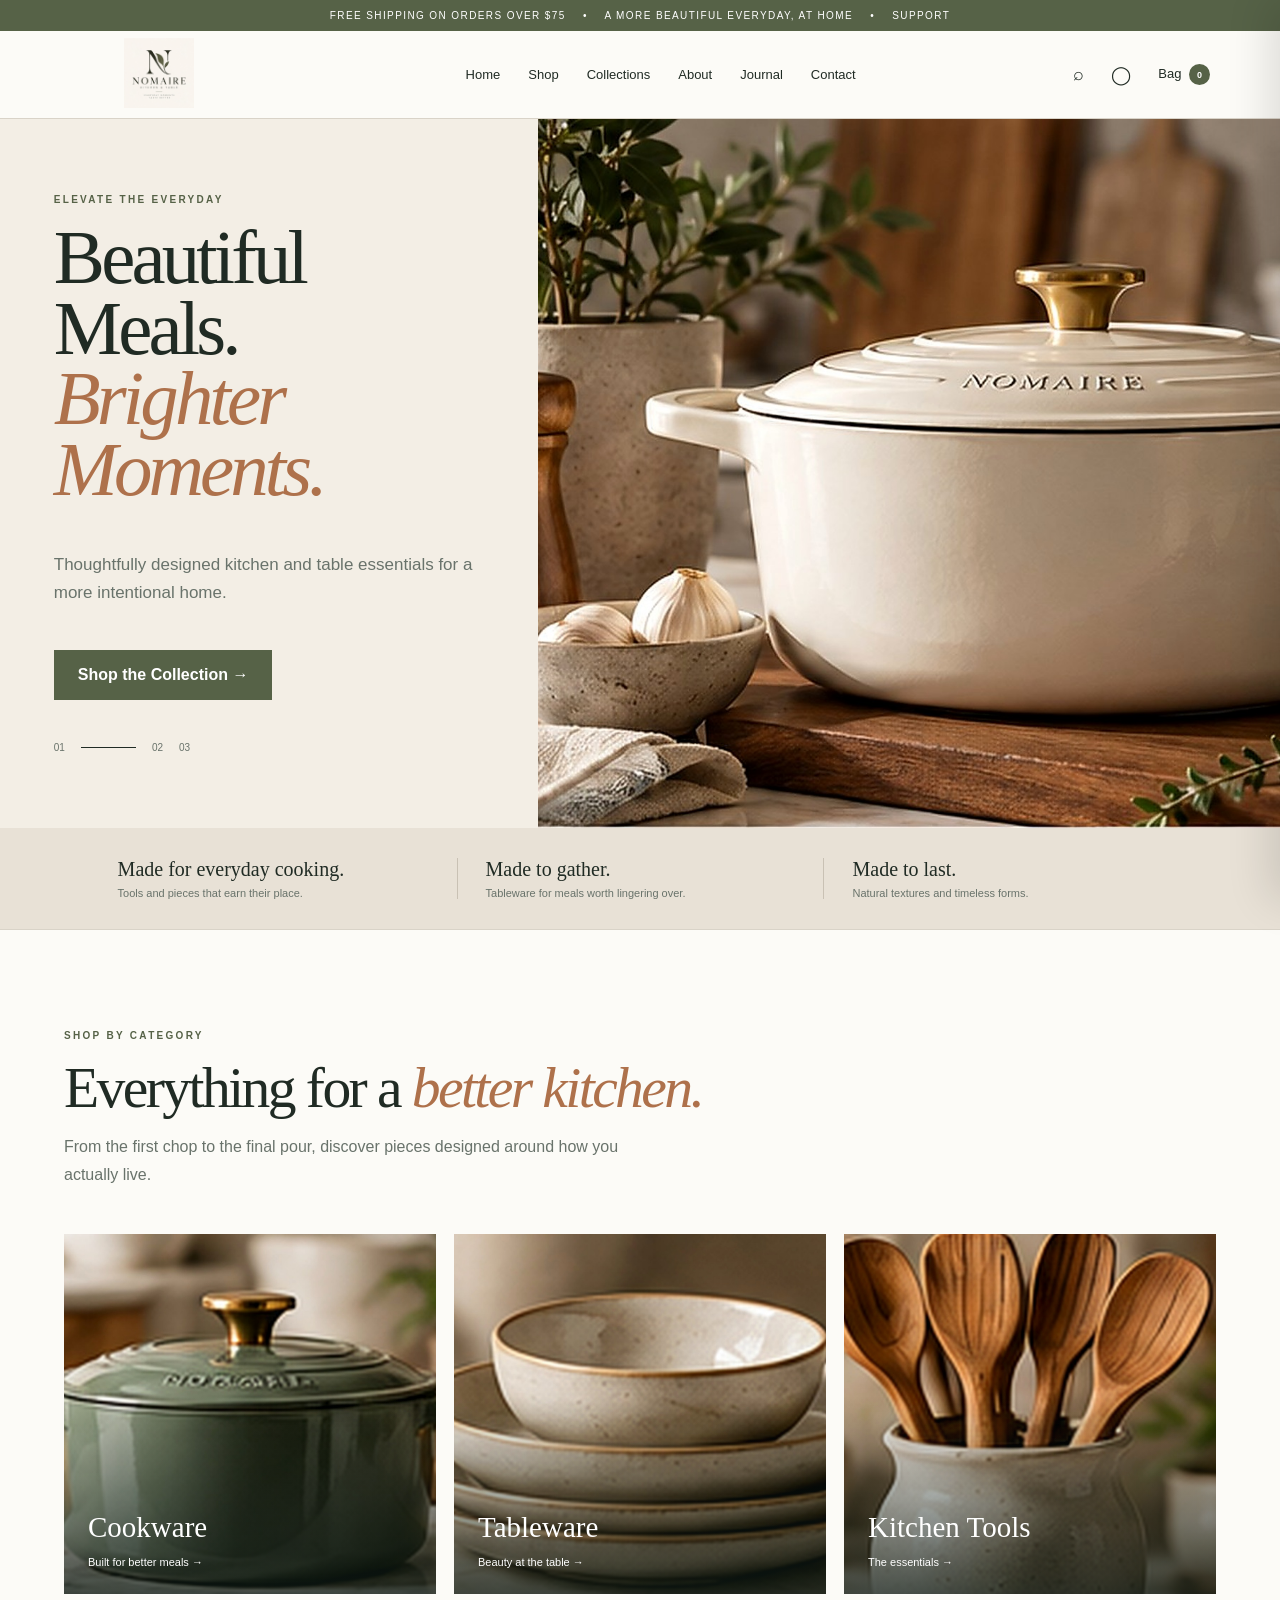
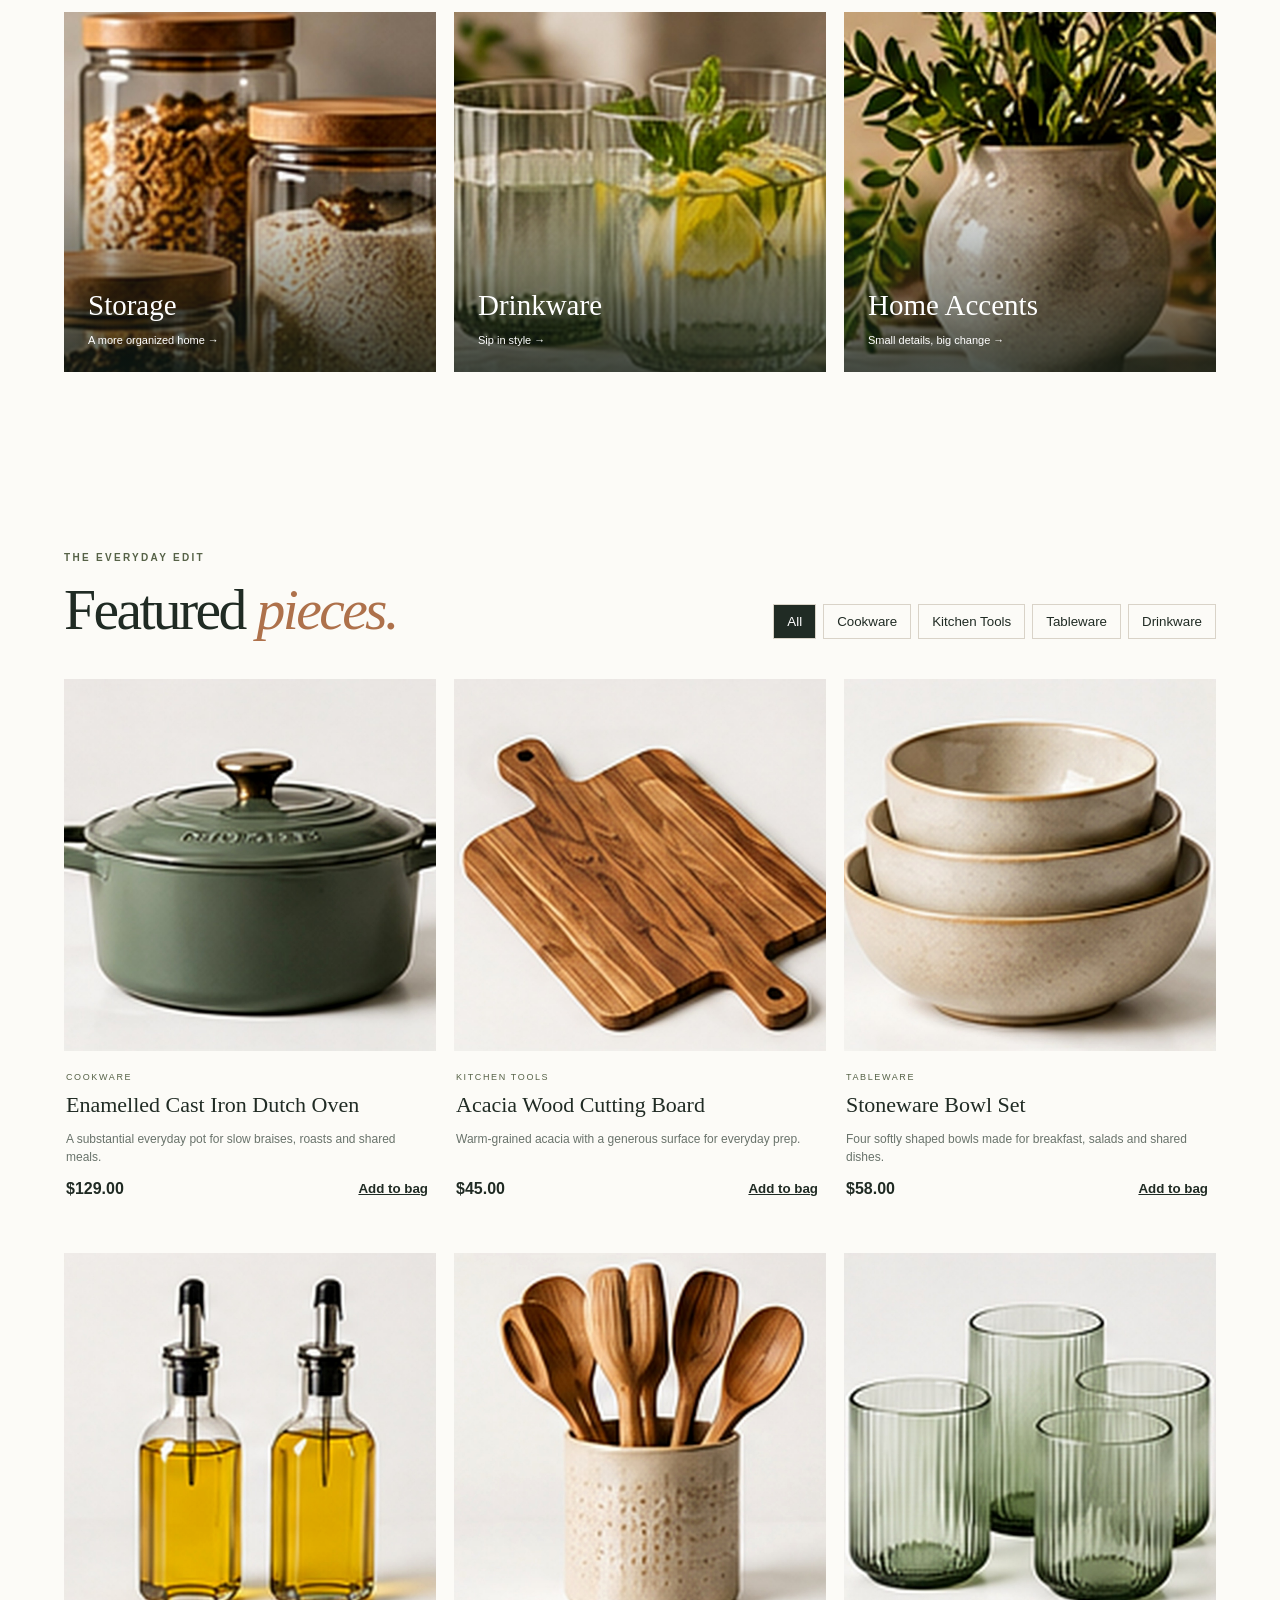
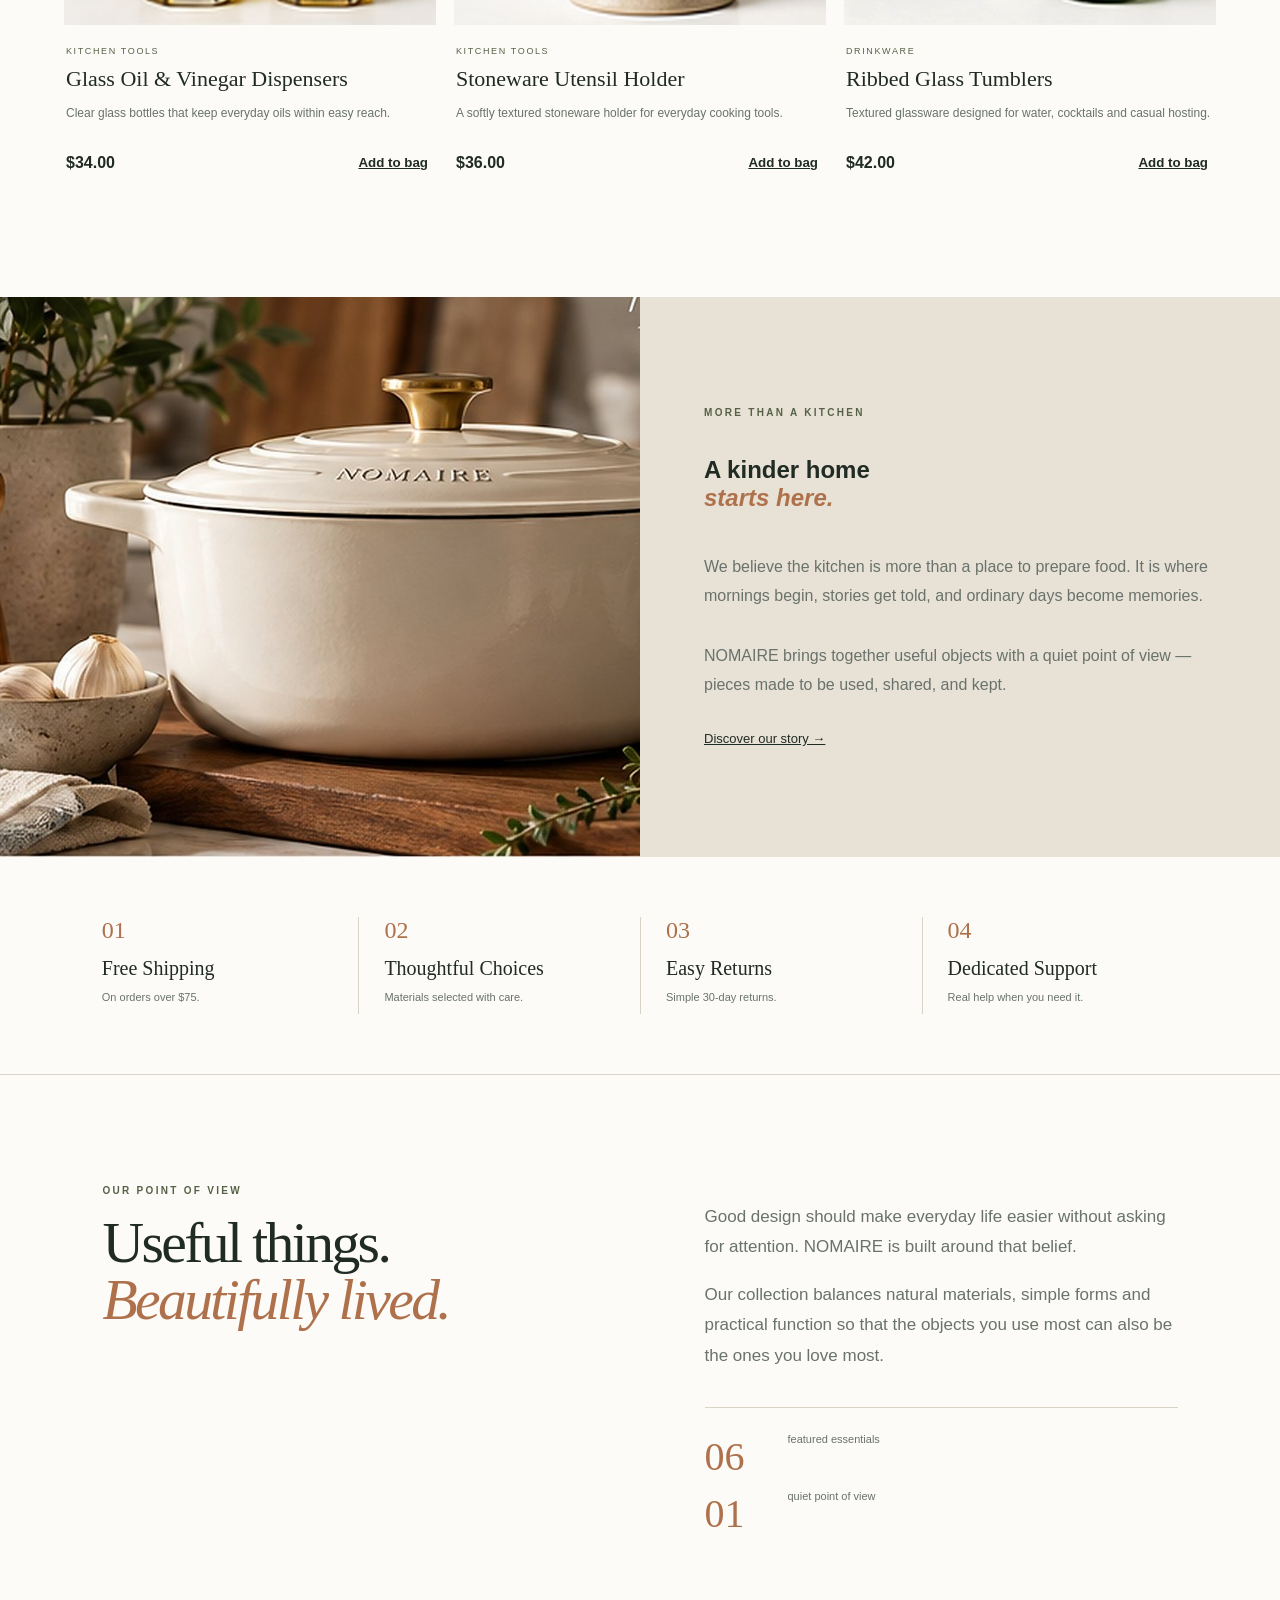
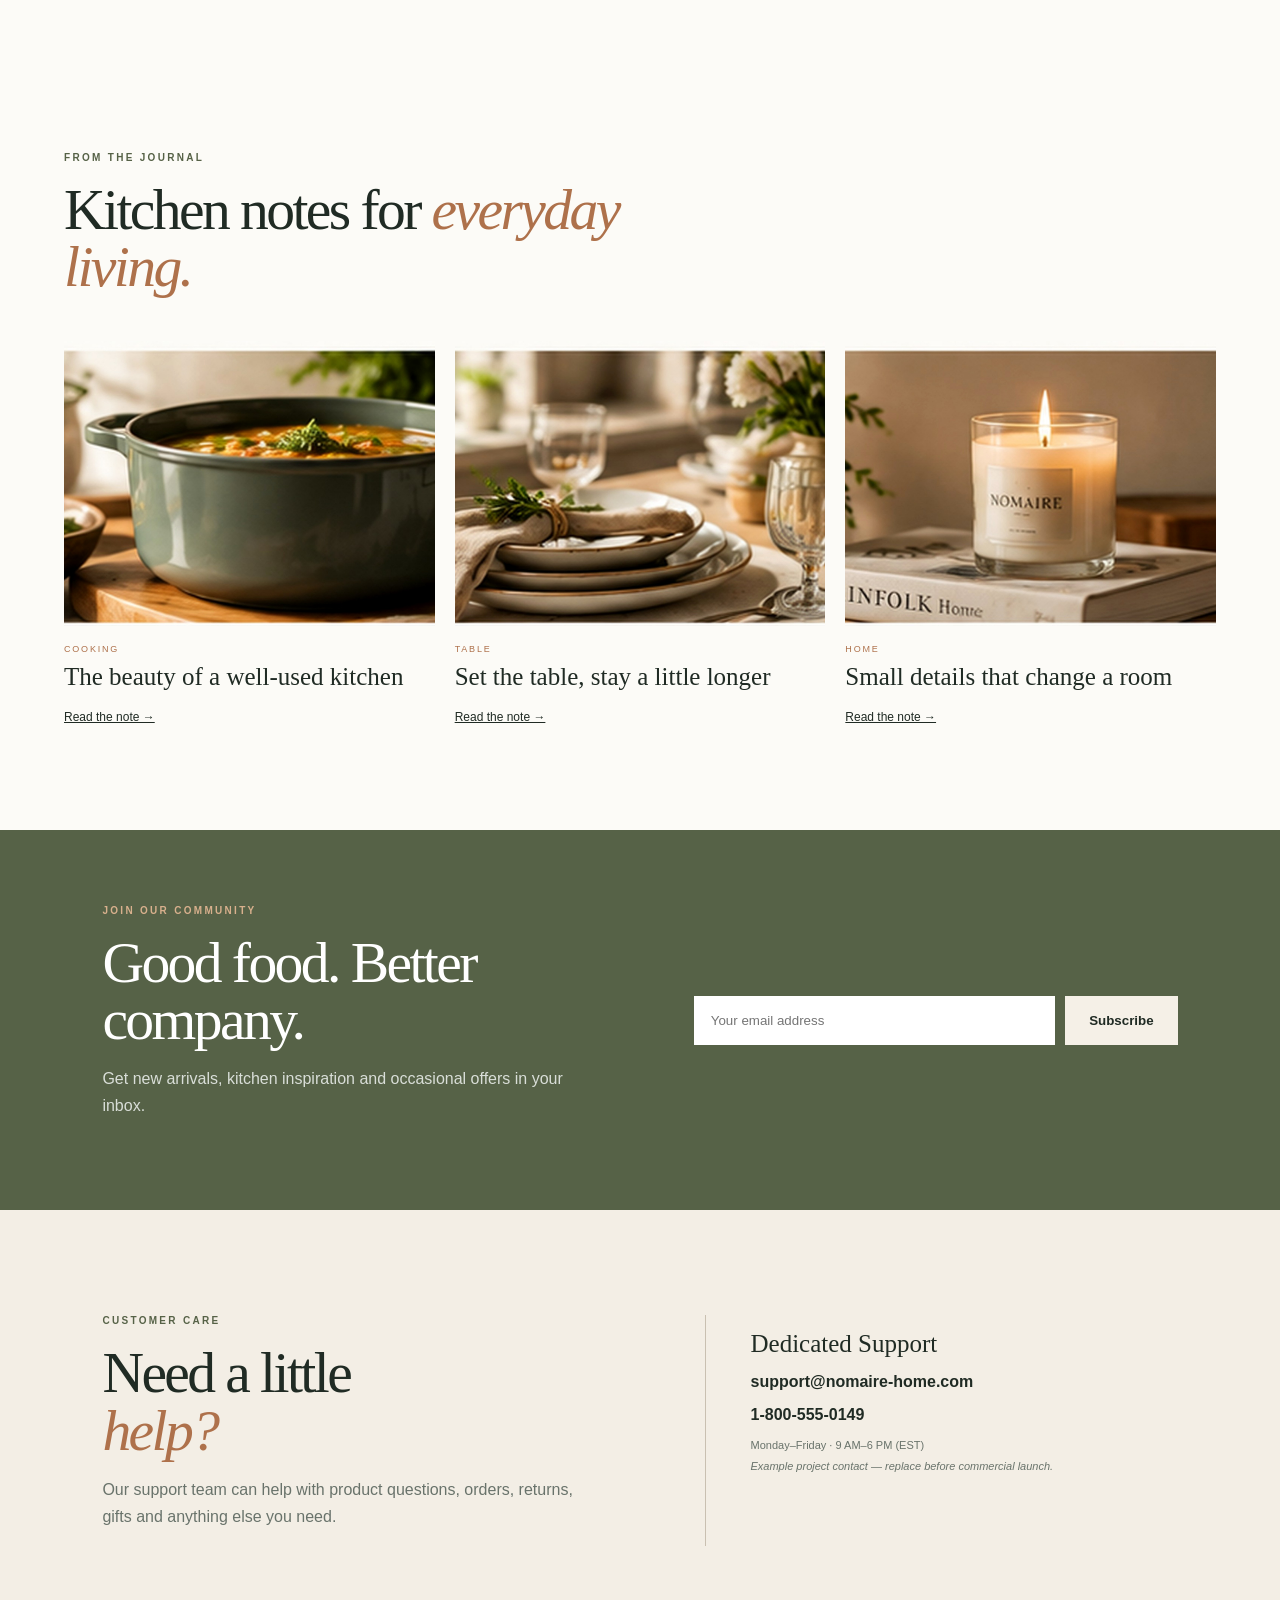
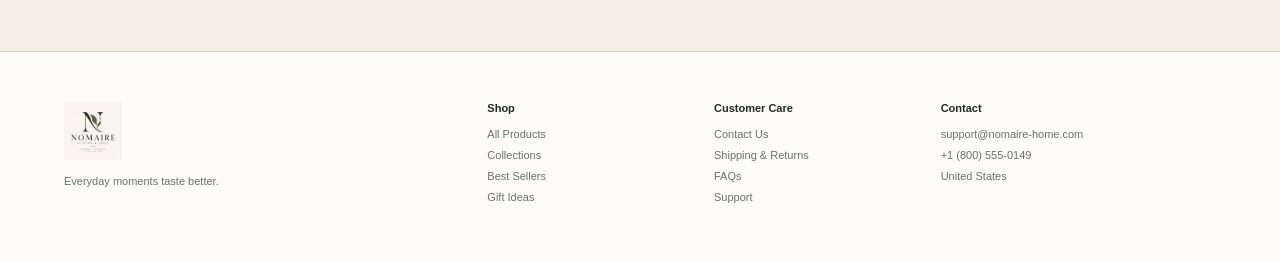
==== commit 4dcc3820: "Add files via upload" ====
--- a/index.html
+++ b/index.html
@@ -34,7 +34,7 @@
 
 <section class="featured" id="shop"><div class="section-head"><div><p class="eyebrow">THE EVERYDAY EDIT</p><h2>Featured <em>pieces.</em></h2></div><div id="filters" class="filters"></div></div><div id="products" class="products"></div></section>
 
-<section class="story-band"><div class="story-image"><img src="assets/brand/hero.jpg" alt="Warm kitchen interior"></div><div class="story-copy"><p class="eyebrow">MORE THAN A KITCHEN</p><h2>A kinder home<br><em>starts here.</em></h2><p>We believe the kitchen is more than a place to prepare food. It is where mornings begin, stories get told, and ordinary days become memories.</p><p>NOMAIRE brings together useful objects with a quiet point of view — pieces made to be used, shared, and kept.</p><a class="under" href="#about">Discover our story →</a></div></section>
+<section class="story-band"><div class="story-image"><img src="assets/brand/story.jpg" alt="Warm NOMAIRE kitchen interior with cookware"></div><div class="story-copy"><p class="eyebrow">MORE THAN A KITCHEN</p><h2>A kinder home<br><em>starts here.</em></h2><p>We believe the kitchen is more than a place to prepare food. It is where mornings begin, stories get told, and ordinary days become memories.</p><p>NOMAIRE brings together useful objects with a quiet point of view — pieces made to be used, shared, and kept.</p><a class="under" href="#about">Discover our story →</a></div></section>
 
 <section class="benefits"><div><b>01</b><h3>Free Shipping</h3><p>On orders over $75.</p></div><div><b>02</b><h3>Thoughtful Choices</h3><p>Materials selected with care.</p></div><div><b>03</b><h3>Easy Returns</h3><p>Simple 30-day returns.</p></div><div><b>04</b><h3>Dedicated Support</h3><p>Real help when you need it.</p></div></section>
 
